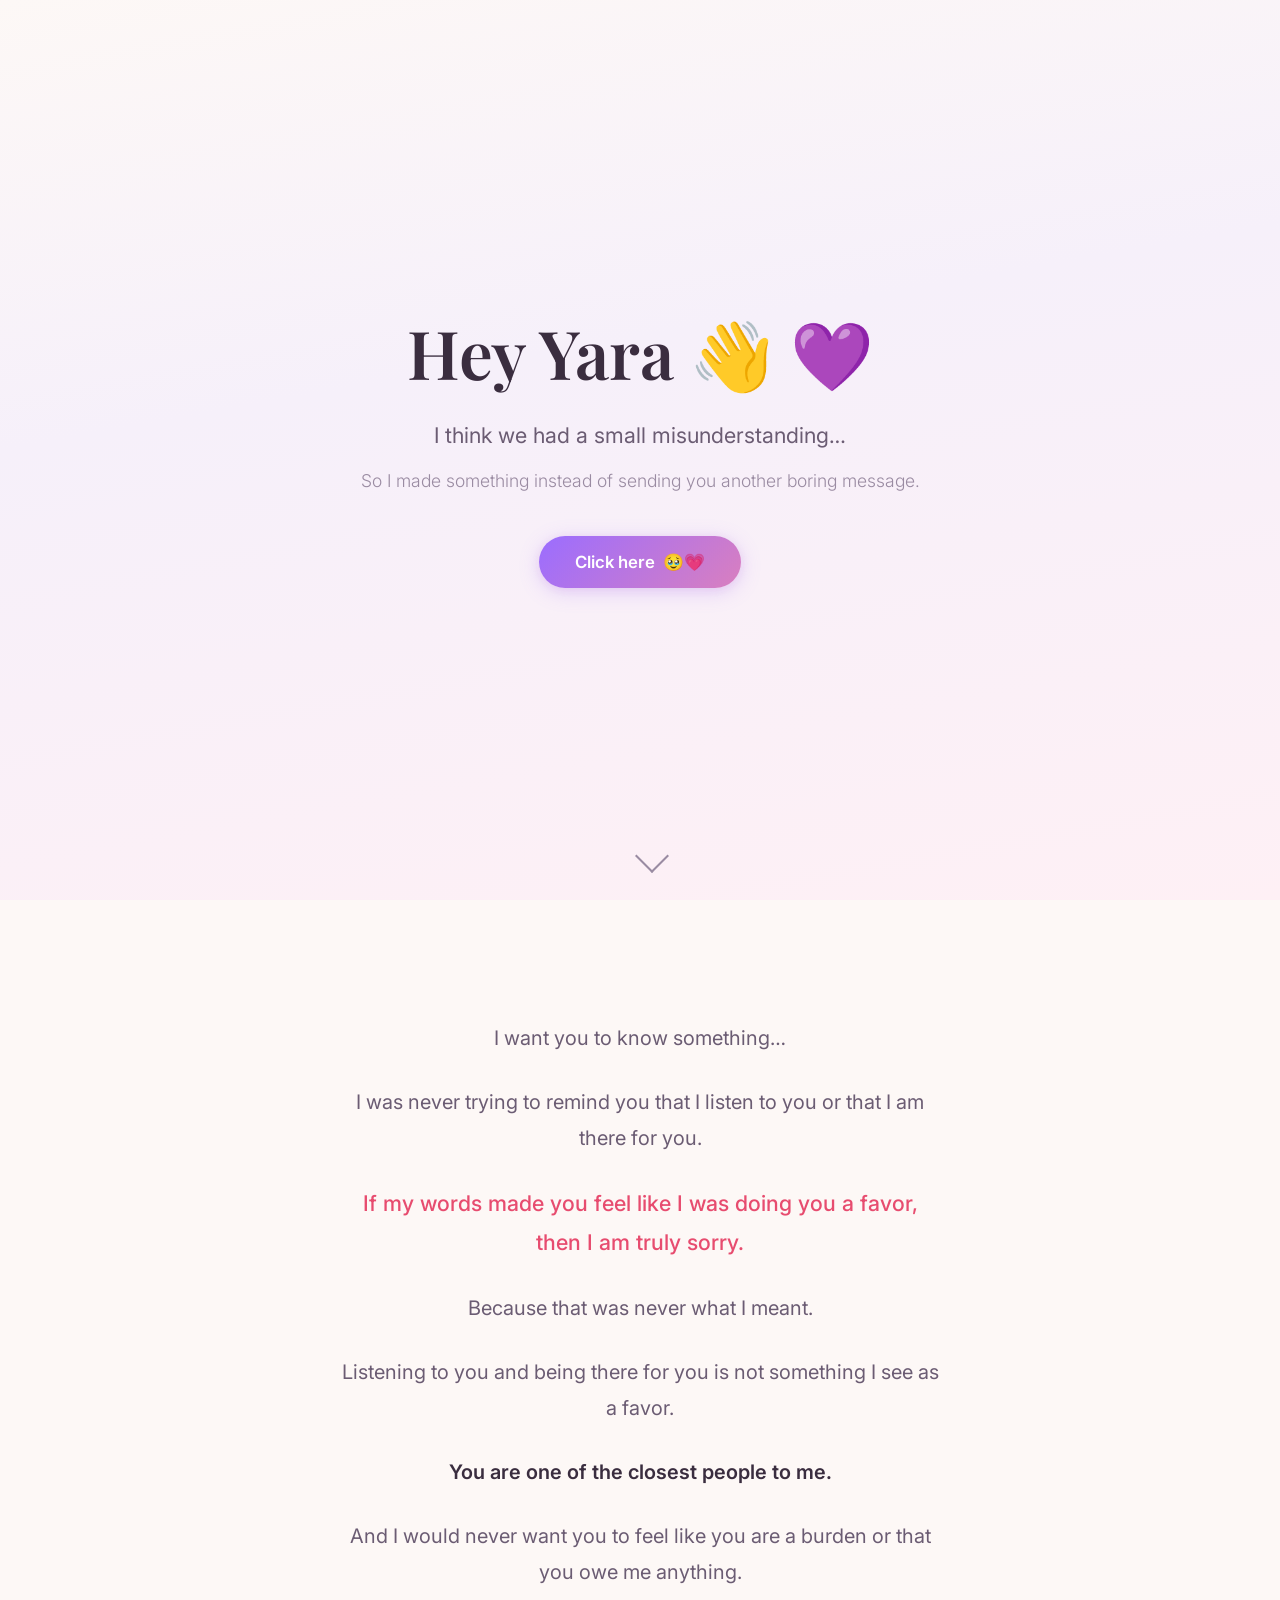
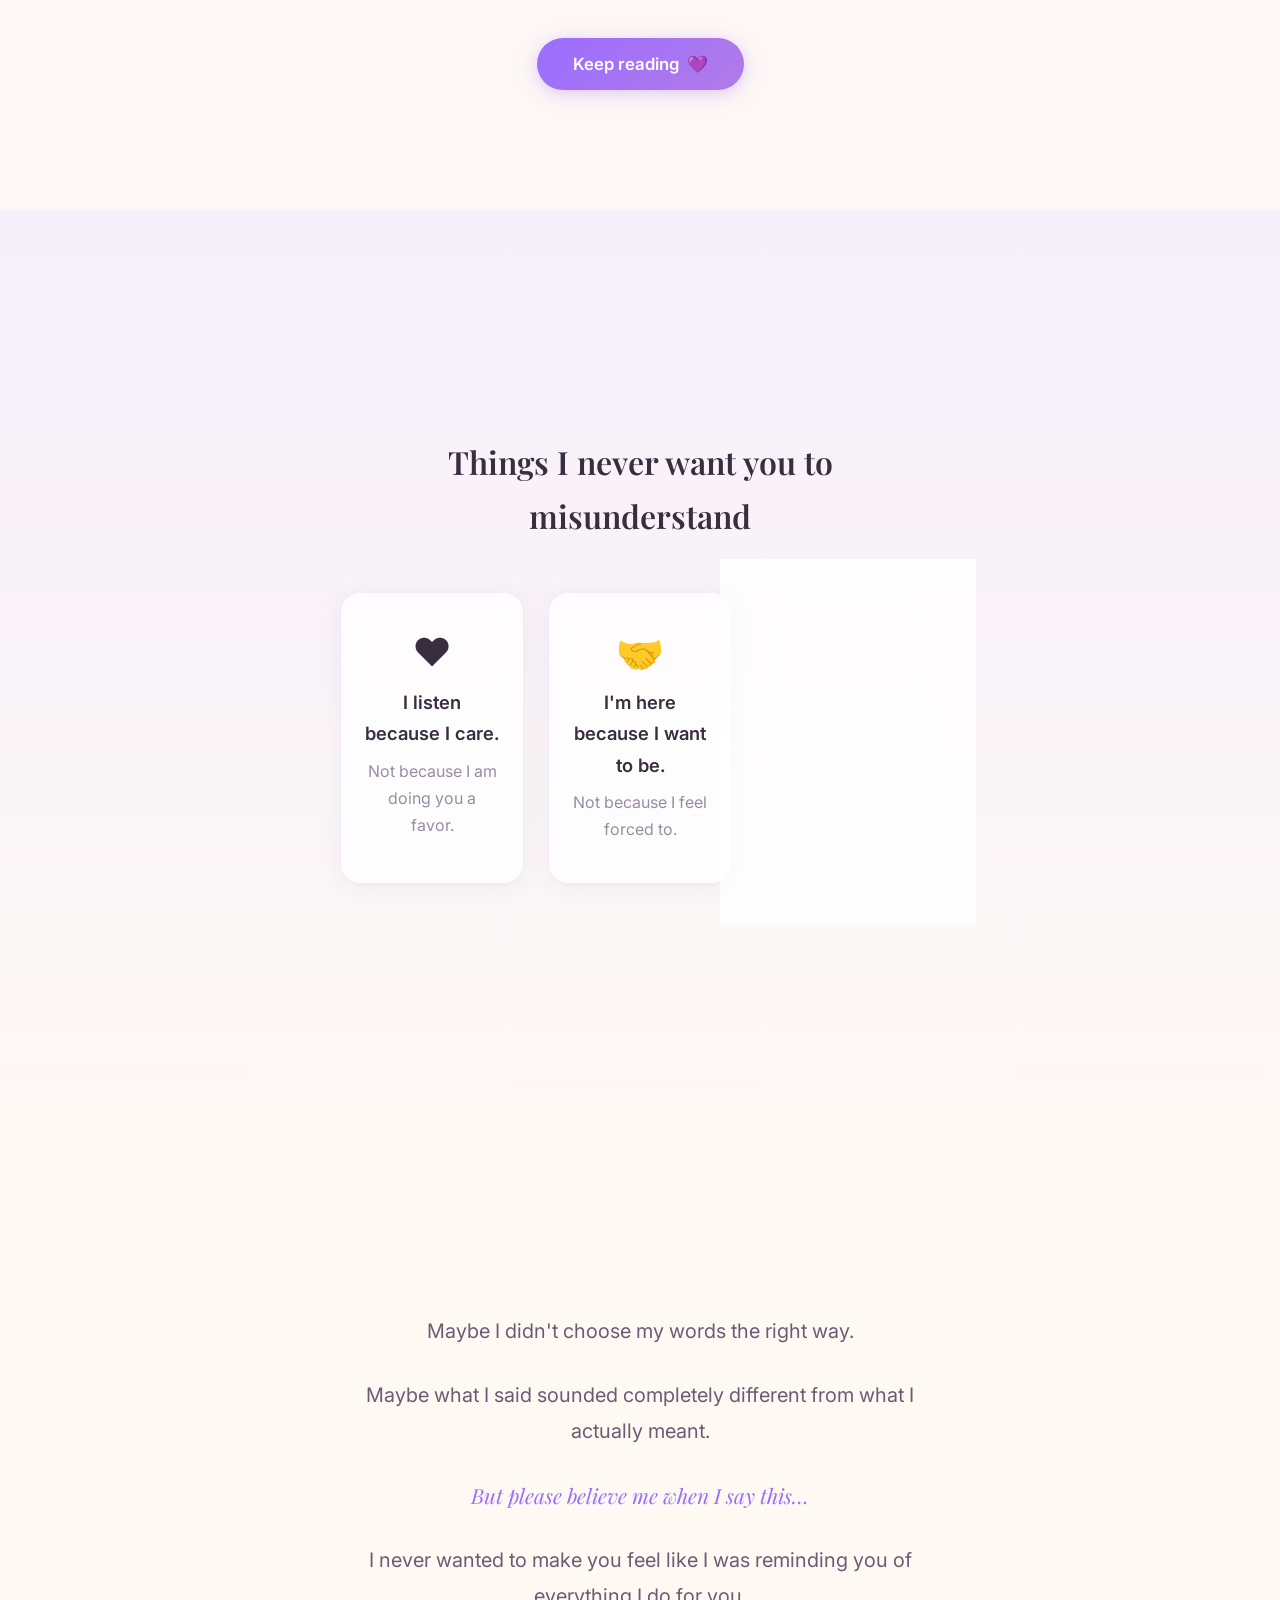
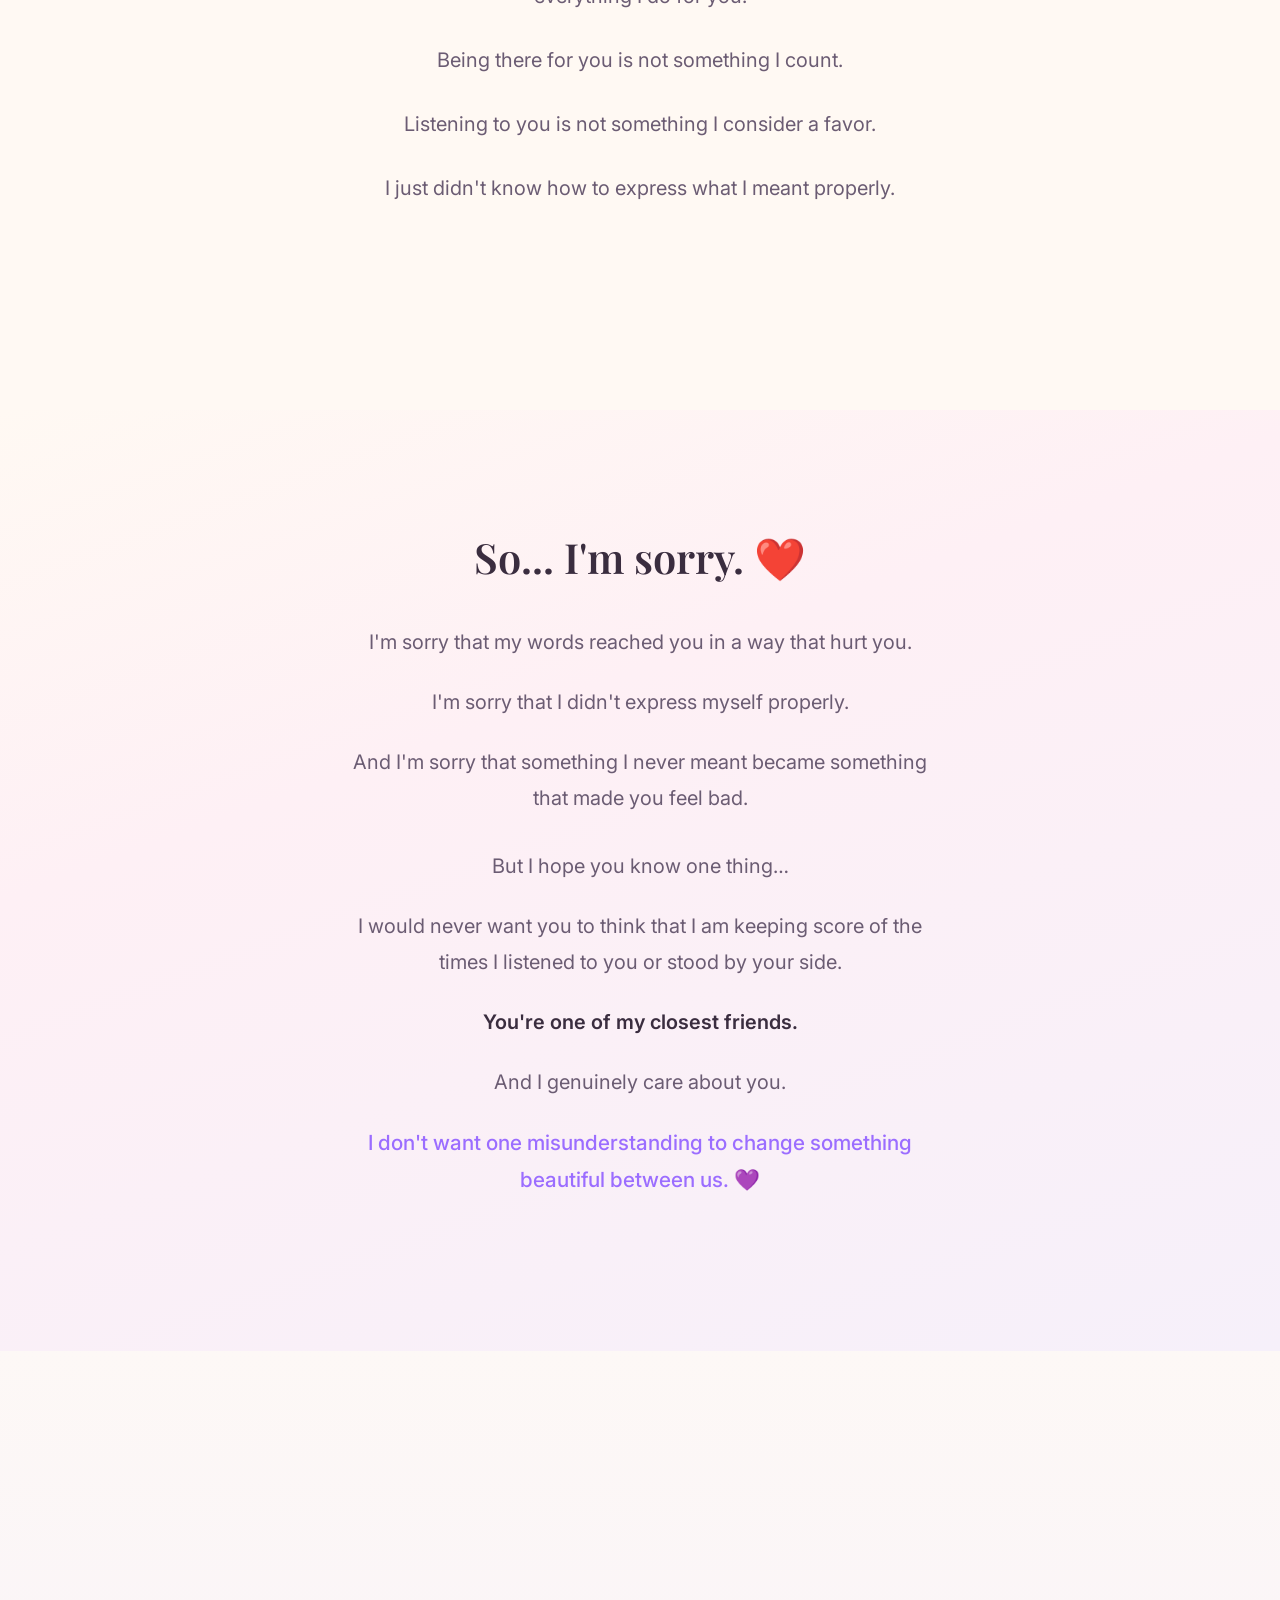
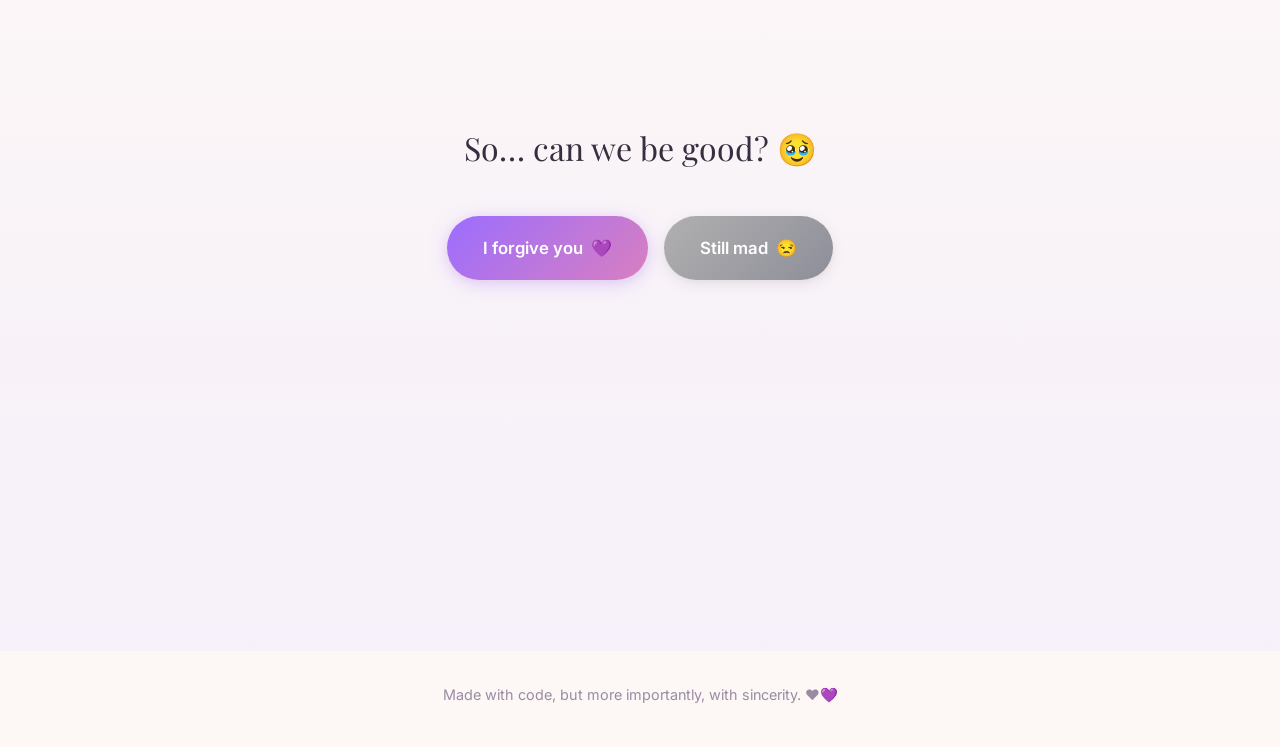
==== apology-website/index.html @ 4dec30dd "first commit" ====
<!DOCTYPE html>
<html lang="en">
<head>
  <meta charset="UTF-8">
  <meta name="viewport" content="width=device-width, initial-scale=1.0">
  <title>For Yara 💜</title>
  <meta name="description" content="A sincere apology, made with code and heart.">
  <link rel="preconnect" href="https://fonts.googleapis.com">
  <link rel="preconnect" href="https://fonts.gstatic.com" crossorigin>
  <link href="https://fonts.googleapis.com/css2?family=Inter:wght@300;400;500;600;700&family=Playfair+Display:ital,wght@0,400;0,600;1,400&display=swap" rel="stylesheet">
  <link rel="stylesheet" href="style.css">
</head>
<body>

  <!-- Floating hearts background layer -->
  <div class="floating-hearts" id="floatingHearts" aria-hidden="true"></div>

  <!-- ===================== SECTION 1 — LANDING ===================== -->
  <section class="section landing" id="landing">
    <div class="landing-content">
      <div class="greeting fade-in-up">
        <h1>Hey Yara <span class="wave">&#x1F44B;</span> <span class="heart-accent">&#x1F49C;</span></h1>
      </div>
      <p class="subtitle fade-in-up delay-1">
        I think we had a small misunderstanding&hellip;
      </p>
      <p class="subtitle-small fade-in-up delay-2">
        So I made something instead of sending you another boring message.
      </p>
      <button class="cta-button fade-in-up delay-3" id="startButton" aria-label="Scroll to apology section">
        Click here <span>&#x1F979;&#x1F497;</span>
      </button>
    </div>
    <div class="scroll-indicator fade-in-up delay-4" aria-hidden="true">
      <div class="scroll-arrow"></div>
    </div>
  </section>

  <!-- ===================== SECTION 2 — THE APOLOGY ===================== -->
  <section class="section apology" id="apology">
    <div class="container">
      <div class="apology-lines">
        <p class="apology-line scroll-reveal">I want you to know something&hellip;</p>
        <p class="apology-line scroll-reveal">
          I was never trying to remind you that I listen to you or that I am there for you.
        </p>
        <p class="apology-line scroll-reveal highlight-text">
          If my words made you feel like I was doing you a favor, then I am truly sorry.
        </p>
        <p class="apology-line scroll-reveal">Because that was never what I meant.</p>
        <p class="apology-line scroll-reveal">
          Listening to you and being there for you is not something I see as a favor.
        </p>
        <p class="apology-line scroll-reveal emphasis">You are one of the closest people to me.</p>
        <p class="apology-line scroll-reveal">
          And I would never want you to feel like you are a burden or that you owe me anything.
        </p>
      </div>
      <button class="cta-button secondary scroll-reveal" id="keepReadingButton" aria-label="Keep reading">
        Keep reading <span>&#x1F49C;</span>
      </button>
    </div>
  </section>

  <!-- ===================== SECTION 3 — THINGS I NEVER WANT YOU TO MISUNDERSTAND ===================== -->
  <section class="section cards-section" id="cards">
    <div class="container">
      <h2 class="section-title scroll-reveal">Things I never want you to misunderstand</h2>
      <div class="cards-grid">
        <!-- Card 1 -->
        <div class="card scroll-reveal-card">
          <div class="card-icon">&#x2764;&#xFE0F;</div>
          <h3 class="card-title">I listen because I care.</h3>
          <p class="card-text">Not because I am doing you a favor.</p>
        </div>
        <!-- Card 2 -->
        <div class="card scroll-reveal-card">
          <div class="card-icon">&#x1F91D;</div>
          <h3 class="card-title">I'm here because I want to be.</h3>
          <p class="card-text">Not because I feel forced to.</p>
        </div>
        <!-- Card 3 -->
        <div class="card scroll-reveal-card">
          <div class="card-icon">&#x1FAC2;</div>
          <h3 class="card-title">You are not a burden.</h3>
          <p class="card-text">Not even for a second.</p>
        </div>
      </div>
    </div>
  </section>

  <!-- ===================== SECTION 4 — PERSONAL MESSAGE ===================== -->
  <section class="section personal-message" id="personal">
    <div class="container">
      <div class="message-lines">
        <p class="message-line scroll-reveal">Maybe I didn't choose my words the right way.</p>
        <p class="message-line scroll-reveal">
          Maybe what I said sounded completely different from what I actually meant.
        </p>
        <p class="message-line scroll-reveal gentle-emphasis">
          But please believe me when I say this&hellip;
        </p>
        <p class="message-line scroll-reveal">
          I never wanted to make you feel like I was reminding you of everything I do for you.
        </p>
        <p class="message-line scroll-reveal">Being there for you is not something I count.</p>
        <p class="message-line scroll-reveal">Listening to you is not something I consider a favor.</p>
        <p class="message-line scroll-reveal">
          I just didn't know how to express what I meant properly.
        </p>
      </div>
    </div>
  </section>

  <!-- ===================== SECTION 5 — FINAL APOLOGY ===================== -->
  <section class="section final-apology" id="final">
    <div class="container">
      <div class="final-content">
        <h2 class="final-title scroll-reveal">So... I'm sorry. <span>&#x2764;&#xFE0F;</span></h2>
        <div class="final-lines">
          <p class="final-line scroll-reveal">
            I'm sorry that my words reached you in a way that hurt you.
          </p>
          <p class="final-line scroll-reveal">
            I'm sorry that I didn't express myself properly.
          </p>
          <p class="final-line scroll-reveal">
            And I'm sorry that something I never meant became something that made you feel bad.
          </p>
        </div>
        <div class="final-bridge">
          <p class="final-line scroll-reveal gentle-emphasis">But I hope you know one thing&hellip;</p>
          <p class="final-line scroll-reveal">
            I would never want you to think that I am keeping score of the times I listened to you
            or stood by your side.
          </p>
          <p class="final-line scroll-reveal emphasis">You're one of my closest friends.</p>
          <p class="final-line scroll-reveal">And I genuinely care about you.</p>
          <p class="final-line scroll-reveal final-statement">
            I don't want one misunderstanding to change something beautiful between us.
            <span>&#x1F49C;</span>
          </p>
        </div>
      </div>
    </div>
  </section>

  <!-- ===================== SECTION 6 — INTERACTIVE ENDING ===================== -->
  <section class="section interactive-ending" id="interactive">
    <div class="container">
      <div class="ending-content">
        <p class="ending-prompt scroll-reveal">So&hellip; can we be good? <span>&#x1F979;</span></p>
        <div class="buttons-wrapper" id="buttonsWrapper">
          <button class="cta-button forgive-button scroll-reveal" id="forgiveButton" aria-label="I forgive you">
            I forgive you <span>&#x1F49C;</span>
          </button>
          <button class="cta-button mad-button scroll-reveal" id="madButton" aria-label="Still mad">
            Still mad <span>&#x1F612;</span>
          </button>
        </div>
        <!-- Hidden thank-you message -->
        <div class="thank-you-message hidden" id="thankYouMessage">
          <div class="thank-you-inner">
            <p class="thank-you-title">Thank you <span>&#x1F979;&#x2764;&#xFE0F;</span></p>
            <p class="thank-you-subtitle">Now please stop being mad at me.</p>
            <div class="confetti-container" id="confettiContainer" aria-hidden="true"></div>
          </div>
        </div>
        <!-- Hidden "still mad" fallback -->
        <div class="still-mad-message hidden" id="stillMadMessage">
          <p>Okay okay... I get it <span>&#x1F62D;</span></p>
          <p>But I'm still sorry <span>&#x2764;&#xFE0F;</span></p>
        </div>
      </div>
    </div>
  </section>

  <!-- ===================== FOOTER ===================== -->
  <footer class="site-footer">
    <p>Made with code, but more importantly, with sincerity. <span>&#x2764;&#xFE0F;&#x1F49C;</span></p>
  </footer>

  <script src="script.js"></script>
</body>
</html>
---- apology-website/style.css ----
/* ============================================================
   APOLOGY WEBSITE FOR YARA — style.css
   Modern, elegant, warm design with soft pastels and
   red/purple heart accents.
   ============================================================ */

/* ---------- CSS Custom Properties ---------- */
:root {
  /* Palette */
  --color-bg:          #fdf8f6;
  --color-bg-warm:     #fef5f0;
  --color-bg-lavender: #f6f0fa;
  --color-bg-pink:     #fef0f5;
  --color-bg-cream:    #fff9f3;
  --color-text:        #3a2d3f;
  --color-text-light:  #6b5c73;
  --color-text-muted:  #9a8ba2;
  --color-heart-red:   #e74c6f;
  --color-heart-purple:#9b6dff;
  --color-heart-pink:  #d97fbf;
  --color-accent:      #c084fc;
  --color-accent-soft: #ddd0f5;
  --color-white:       #ffffff;
  --color-card-bg:     rgba(255, 255, 255, 0.75);
  --color-card-border: rgba(155, 109, 255, 0.12);
  --color-shadow:      rgba(58, 45, 63, 0.06);

  /* Typography */
  --font-body:    'Inter', -apple-system, BlinkMacSystemFont, 'Segoe UI', sans-serif;
  --font-display: 'Playfair Display', Georgia, serif;

  /* Spacing */
  --section-padding: clamp(60px, 10vw, 120px) clamp(20px, 5vw, 40px);
}

/* ---------- Reset & Base ---------- */
*,
*::before,
*::after {
  margin: 0;
  padding: 0;
  box-sizing: border-box;
}

html {
  scroll-behavior: smooth;
  -webkit-text-size-adjust: 100%;
  font-size: 16px;
}

body {
  font-family: var(--font-body);
  color: var(--color-text);
  background: var(--color-bg);
  line-height: 1.7;
  overflow-x: hidden;
  -webkit-font-smoothing: antialiased;
  -moz-osx-font-smoothing: grayscale;
}

/* ---------- Utility ---------- */
.hidden {
  display: none !important;
}

.container {
  max-width: 680px;
  margin: 0 auto;
  padding: 0 clamp(20px, 5vw, 40px);
}

/* ---------- Floating Hearts Background ---------- */
.floating-hearts {
  position: fixed;
  inset: 0;
  pointer-events: none;
  z-index: 0;
  overflow: hidden;
}

.floating-heart {
  position: absolute;
  bottom: -60px;
  font-size: 18px;
  opacity: 0;
  animation: floatUp linear infinite;
  will-change: transform, opacity;
}

@keyframes floatUp {
  0% {
    transform: translateY(0) rotate(0deg) scale(1);
    opacity: 0;
  }
  10% {
    opacity: 0.45;
  }
  85% {
    opacity: 0.3;
  }
  100% {
    transform: translateY(-110vh) rotate(360deg) scale(0.6);
    opacity: 0;
  }
}

/* ---------- Sections ---------- */
.section {
  position: relative;
  z-index: 1;
  min-height: 100vh;
  display: flex;
  align-items: center;
  justify-content: center;
  padding: var(--section-padding);
}

/* ============================================================
   SECTION 1 — LANDING
   ============================================================ */
.landing {
  background: linear-gradient(
    170deg,
    var(--color-bg) 0%,
    var(--color-bg-lavender) 40%,
    var(--color-bg-pink) 100%
  );
  text-align: center;
  flex-direction: column;
}

.landing-content {
  max-width: 600px;
}

.greeting h1 {
  font-family: var(--font-display);
  font-size: clamp(2.4rem, 7vw, 4rem);
  font-weight: 600;
  color: var(--color-text);
  margin-bottom: 24px;
  line-height: 1.2;
}

.wave {
  display: inline-block;
  animation: wave 2.4s ease-in-out infinite;
  transform-origin: 70% 70%;
}

@keyframes wave {
  0%, 60%, 100% { transform: rotate(0deg); }
  10%, 30% { transform: rotate(14deg); }
  20% { transform: rotate(-8deg); }
  40% { transform: rotate(-4deg); }
}

.heart-accent {
  display: inline-block;
  animation: pulse 1.8s ease-in-out infinite;
}

@keyframes pulse {
  0%, 100% { transform: scale(1); }
  50% { transform: scale(1.15); }
}

.subtitle {
  font-size: clamp(1.1rem, 3vw, 1.35rem);
  color: var(--color-text-light);
  margin-bottom: 12px;
  font-weight: 400;
}

.subtitle-small {
  font-size: clamp(0.95rem, 2.5vw, 1.1rem);
  color: var(--color-text-muted);
  margin-bottom: 40px;
  font-weight: 300;
}

/* CTA Button */
.cta-button {
  display: inline-flex;
  align-items: center;
  gap: 8px;
  padding: 16px 36px;
  border: none;
  border-radius: 50px;
  background: linear-gradient(135deg, var(--color-heart-purple), var(--color-heart-pink));
  color: var(--color-white);
  font-family: var(--font-body);
  font-size: 1.05rem;
  font-weight: 600;
  cursor: pointer;
  box-shadow:
    0 4px 20px rgba(155, 109, 255, 0.25),
    0 2px 8px rgba(217, 127, 191, 0.15);
  transition: transform 0.3s ease, box-shadow 0.3s ease;
  position: relative;
  overflow: hidden;
}

.cta-button::before {
  content: '';
  position: absolute;
  inset: 0;
  background: linear-gradient(135deg, rgba(255,255,255,0.2), transparent);
  opacity: 0;
  transition: opacity 0.3s ease;
}

.cta-button:hover,
.cta-button:focus-visible {
  transform: translateY(-2px) scale(1.03);
  box-shadow:
    0 8px 30px rgba(155, 109, 255, 0.35),
    0 4px 12px rgba(217, 127, 191, 0.2);
  outline: none;
}

.cta-button:hover::before,
.cta-button:focus-visible::before {
  opacity: 1;
}

.cta-button:active {
  transform: translateY(0) scale(0.98);
}

.cta-button.secondary {
  background: linear-gradient(135deg, var(--color-heart-purple), #b07be8);
  margin-top: 48px;
}

/* Scroll indicator */
.scroll-indicator {
  position: absolute;
  bottom: 32px;
  left: 50%;
  transform: translateX(-50%);
}

.scroll-arrow {
  width: 24px;
  height: 24px;
  border-right: 2px solid var(--color-text-muted);
  border-bottom: 2px solid var(--color-text-muted);
  transform: rotate(45deg);
  animation: scrollBounce 2s ease-in-out infinite;
}

@keyframes scrollBounce {
  0%, 100% { transform: rotate(45deg) translate(0, 0); opacity: 0.4; }
  50% { transform: rotate(45deg) translate(6px, 6px); opacity: 1; }
}

/* ============================================================
   SECTION 2 — THE APOLOGY
   ============================================================ */
.apology {
  background: var(--color-bg);
}

.apology .container {
  text-align: center;
}

.apology-lines {
  display: flex;
  flex-direction: column;
  gap: 28px;
}

.apology-line {
  font-size: clamp(1.05rem, 2.8vw, 1.25rem);
  color: var(--color-text-light);
  line-height: 1.8;
}

.apology-line.highlight-text {
  font-size: clamp(1.15rem, 3vw, 1.35rem);
  color: var(--color-heart-red);
  font-weight: 500;
}

.apology-line.emphasis {
  font-weight: 600;
  color: var(--color-text);
}

/* ============================================================
   SECTION 3 — CARDS
   ============================================================ */
.cards-section {
  background: linear-gradient(
    180deg,
    var(--color-bg-lavender) 0%,
    var(--color-bg) 100%
  );
  flex-direction: column;
}

.section-title {
  font-family: var(--font-display);
  font-size: clamp(1.5rem, 4vw, 2rem);
  text-align: center;
  margin-bottom: 48px;
  color: var(--color-text);
  font-weight: 600;
}

.cards-grid {
  display: grid;
  grid-template-columns: 1fr;
  gap: 24px;
  max-width: 700px;
  margin: 0 auto;
}

.card {
  background: var(--color-card-bg);
  border: 1px solid var(--color-card-border);
  border-radius: 20px;
  padding: 36px 28px;
  text-align: center;
  backdrop-filter: blur(10px);
  -webkit-backdrop-filter: blur(10px);
  box-shadow:
    0 4px 24px var(--color-shadow),
    0 1px 3px rgba(155, 109, 255, 0.04);
  transition: transform 0.4s ease, box-shadow 0.4s ease;
}

.card:hover {
  transform: translateY(-4px);
  box-shadow:
    0 12px 40px rgba(155, 109, 255, 0.12),
    0 4px 12px var(--color-shadow);
}

.card-icon {
  font-size: 2.4rem;
  margin-bottom: 16px;
  line-height: 1;
}

.card-title {
  font-size: 1.15rem;
  font-weight: 600;
  color: var(--color-text);
  margin-bottom: 8px;
}

.card-text {
  font-size: 1rem;
  color: var(--color-text-muted);
  font-weight: 400;
}

/* ============================================================
   SECTION 4 — PERSONAL MESSAGE
   ============================================================ */
.personal-message {
  background: var(--color-bg-cream);
}

.personal-message .container {
  text-align: center;
}

.message-lines {
  display: flex;
  flex-direction: column;
  gap: 28px;
}

.message-line {
  font-size: clamp(1.05rem, 2.8vw, 1.2rem);
  color: var(--color-text-light);
  line-height: 1.8;
}

.message-line.gentle-emphasis {
  font-style: italic;
  font-family: var(--font-display);
  font-size: clamp(1.15rem, 3vw, 1.3rem);
  color: var(--color-heart-purple);
}

/* ============================================================
   SECTION 5 — FINAL APOLOGY
   ============================================================ */
.final-apology {
  background: linear-gradient(
    160deg,
    var(--color-bg-cream) 0%,
    var(--color-bg-pink) 35%,
    var(--color-bg-lavender) 100%
  );
  flex-direction: column;
}

.final-content {
  text-align: center;
  max-width: 620px;
}

.final-title {
  font-family: var(--font-display);
  font-size: clamp(1.8rem, 5vw, 2.6rem);
  color: var(--color-text);
  margin-bottom: 40px;
  font-weight: 600;
  line-height: 1.3;
}

.final-lines,
.final-bridge {
  display: flex;
  flex-direction: column;
  gap: 24px;
  margin-bottom: 32px;
}

.final-line {
  font-size: clamp(1.05rem, 2.8vw, 1.2rem);
  color: var(--color-text-light);
  line-height: 1.8;
}

.final-line.emphasis {
  font-weight: 600;
  color: var(--color-text);
}

.final-line.final-statement {
  font-size: clamp(1.1rem, 3vw, 1.3rem);
  color: var(--color-heart-purple);
  font-weight: 500;
}

/* ============================================================
   SECTION 6 — INTERACTIVE ENDING
   ============================================================ */
.interactive-ending {
  background: linear-gradient(
    180deg,
    var(--color-bg) 0%,
    var(--color-bg-lavender) 100%
  );
  flex-direction: column;
}

.ending-content {
  text-align: center;
}

.ending-prompt {
  font-family: var(--font-display);
  font-size: clamp(1.4rem, 4vw, 2rem);
  color: var(--color-text);
  margin-bottom: 40px;
}

.buttons-wrapper {
  display: flex;
  flex-wrap: wrap;
  gap: 16px;
  justify-content: center;
  position: relative;
  min-height: 64px;
}

.mad-button {
  background: linear-gradient(135deg, #b0b0b0, #8e8e9a);
  box-shadow:
    0 4px 16px rgba(0, 0, 0, 0.08),
    0 2px 6px rgba(0, 0, 0, 0.04);
  position: relative;
  transition: transform 0.35s cubic-bezier(0.34, 1.56, 0.64, 1),
              box-shadow 0.3s ease,
              left 0.4s cubic-bezier(0.34, 1.56, 0.64, 1),
              top 0.4s cubic-bezier(0.34, 1.56, 0.64, 1);
  will-change: transform, left, top;
  touch-action: manipulation;
  -webkit-tap-highlight-color: transparent;
}

/* Thank you message */
.thank-you-message {
  margin-top: 40px;
  animation: fadeInUp 0.7s ease forwards;
}

.thank-you-inner {
  position: relative;
  display: inline-block;
}

.thank-you-title {
  font-family: var(--font-display);
  font-size: clamp(1.8rem, 5vw, 2.8rem);
  color: var(--color-heart-red);
  font-weight: 600;
  margin-bottom: 12px;
}

.thank-you-subtitle {
  font-size: clamp(1rem, 2.8vw, 1.2rem);
  color: var(--color-text-light);
}

/* Confetti */
.confetti-container {
  position: fixed;
  inset: 0;
  pointer-events: none;
  z-index: 1000;
  overflow: hidden;
}

.confetti-piece {
  position: absolute;
  top: -20px;
  width: 10px;
  height: 10px;
  border-radius: 2px;
  opacity: 0;
  animation: confettiFall linear forwards;
  will-change: transform, opacity;
}

@keyframes confettiFall {
  0% {
    transform: translateY(0) rotate(0deg) scale(1);
    opacity: 1;
  }
  80% {
    opacity: 0.8;
  }
  100% {
    transform: translateY(100vh) rotate(720deg) scale(0.3);
    opacity: 0;
  }
}

/* Still mad message */
.still-mad-message {
  margin-top: 36px;
  animation: fadeInUp 0.6s ease forwards;
}

.still-mad-message p {
  font-size: clamp(1.1rem, 3vw, 1.3rem);
  color: var(--color-text-light);
  margin-bottom: 8px;
  line-height: 1.8;
}

/* ============================================================
   FOOTER
   ============================================================ */
.site-footer {
  position: relative;
  z-index: 1;
  text-align: center;
  padding: 32px 20px 40px;
  background: var(--color-bg);
}

.site-footer p {
  font-size: 0.9rem;
  color: var(--color-text-muted);
  font-weight: 400;
}

/* ============================================================
   SCROLL REVEAL ANIMATIONS
   ============================================================ */
.scroll-reveal,
.scroll-reveal-card {
  opacity: 0;
  transform: translateY(30px);
  transition: opacity 0.7s ease, transform 0.7s ease;
}

.scroll-reveal.revealed,
.scroll-reveal-card.revealed {
  opacity: 1;
  transform: translateY(0);
}

.scroll-reveal-card:nth-child(2) {
  transition-delay: 0.15s;
}

.scroll-reveal-card:nth-child(3) {
  transition-delay: 0.3s;
}

/* Fade-in-up for landing */
.fade-in-up {
  opacity: 0;
  transform: translateY(28px);
  animation: fadeInUp 0.8s ease forwards;
}

.delay-1 { animation-delay: 0.3s; }
.delay-2 { animation-delay: 0.55s; }
.delay-3 { animation-delay: 0.8s; }
.delay-4 { animation-delay: 1.1s; }

@keyframes fadeInUp {
  to {
    opacity: 1;
    transform: translateY(0);
  }
}

/* ============================================================
   RESPONSIVE — TABLETS & UP
   ============================================================ */
@media (min-width: 600px) {
  .cards-grid {
    grid-template-columns: repeat(3, 1fr);
  }

  .card {
    padding: 40px 24px;
  }
}

/* ============================================================
   RESPONSIVE — LARGE SCREENS
   ============================================================ */
@media (min-width: 1024px) {
  .greeting h1 {
    font-size: 4.2rem;
  }

  .apology-line,
  .message-line,
  .final-line {
    font-size: 1.25rem;
  }
}

/* ============================================================
   ACCESSIBILITY — Reduced Motion
   ============================================================ */
@media (prefers-reduced-motion: reduce) {
  *,
  *::before,
  *::after {
    animation-duration: 0.01ms !important;
    animation-iteration-count: 1 !important;
    transition-duration: 0.01ms !important;
  }

  html {
    scroll-behavior: auto;
  }

  .scroll-reveal,
  .scroll-reveal-card {
    opacity: 1;
    transform: none;
  }

  .fade-in-up {
    opacity: 1;
    transform: none;
    animation: none;
  }
}

/* ============================================================
   FOCUS VISIBLE — Accessibility
   ============================================================ */
.cta-button:focus-visible {
  outline: 3px solid var(--color-heart-purple);
  outline-offset: 3px;
}
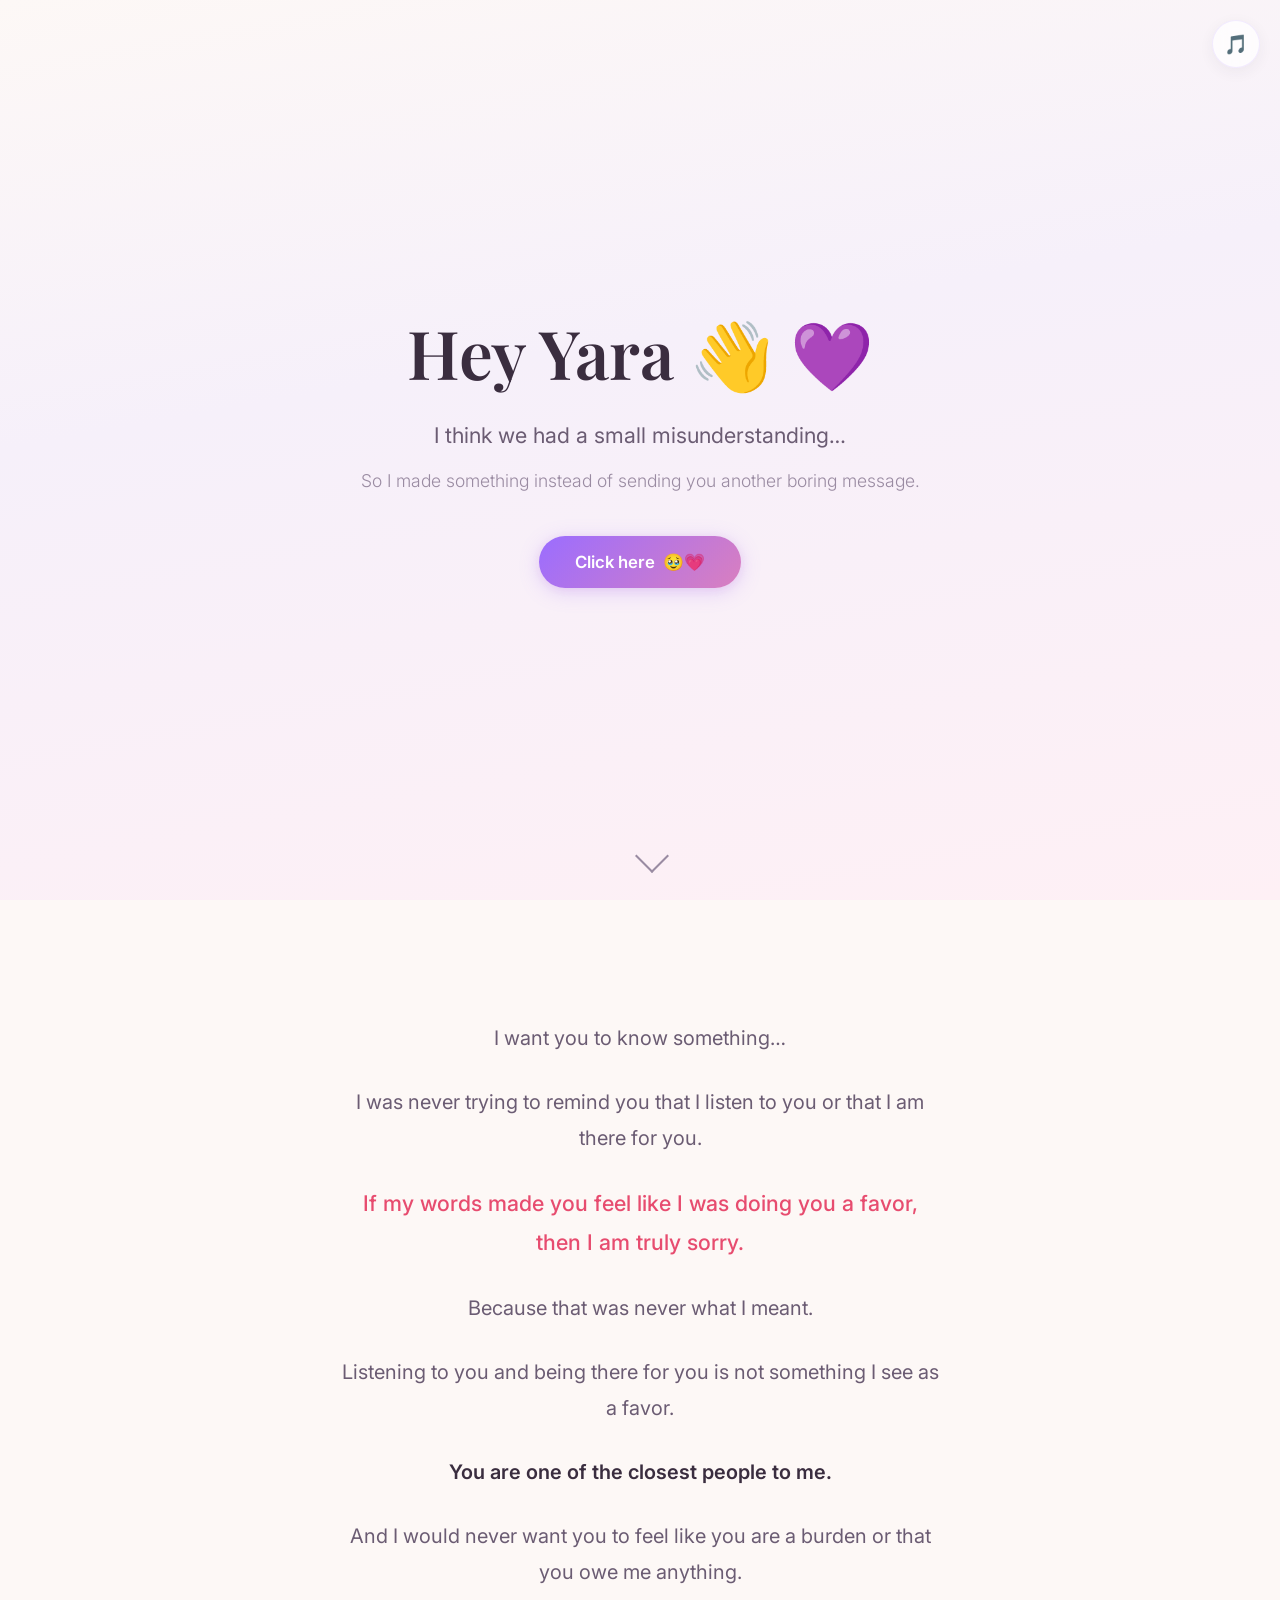
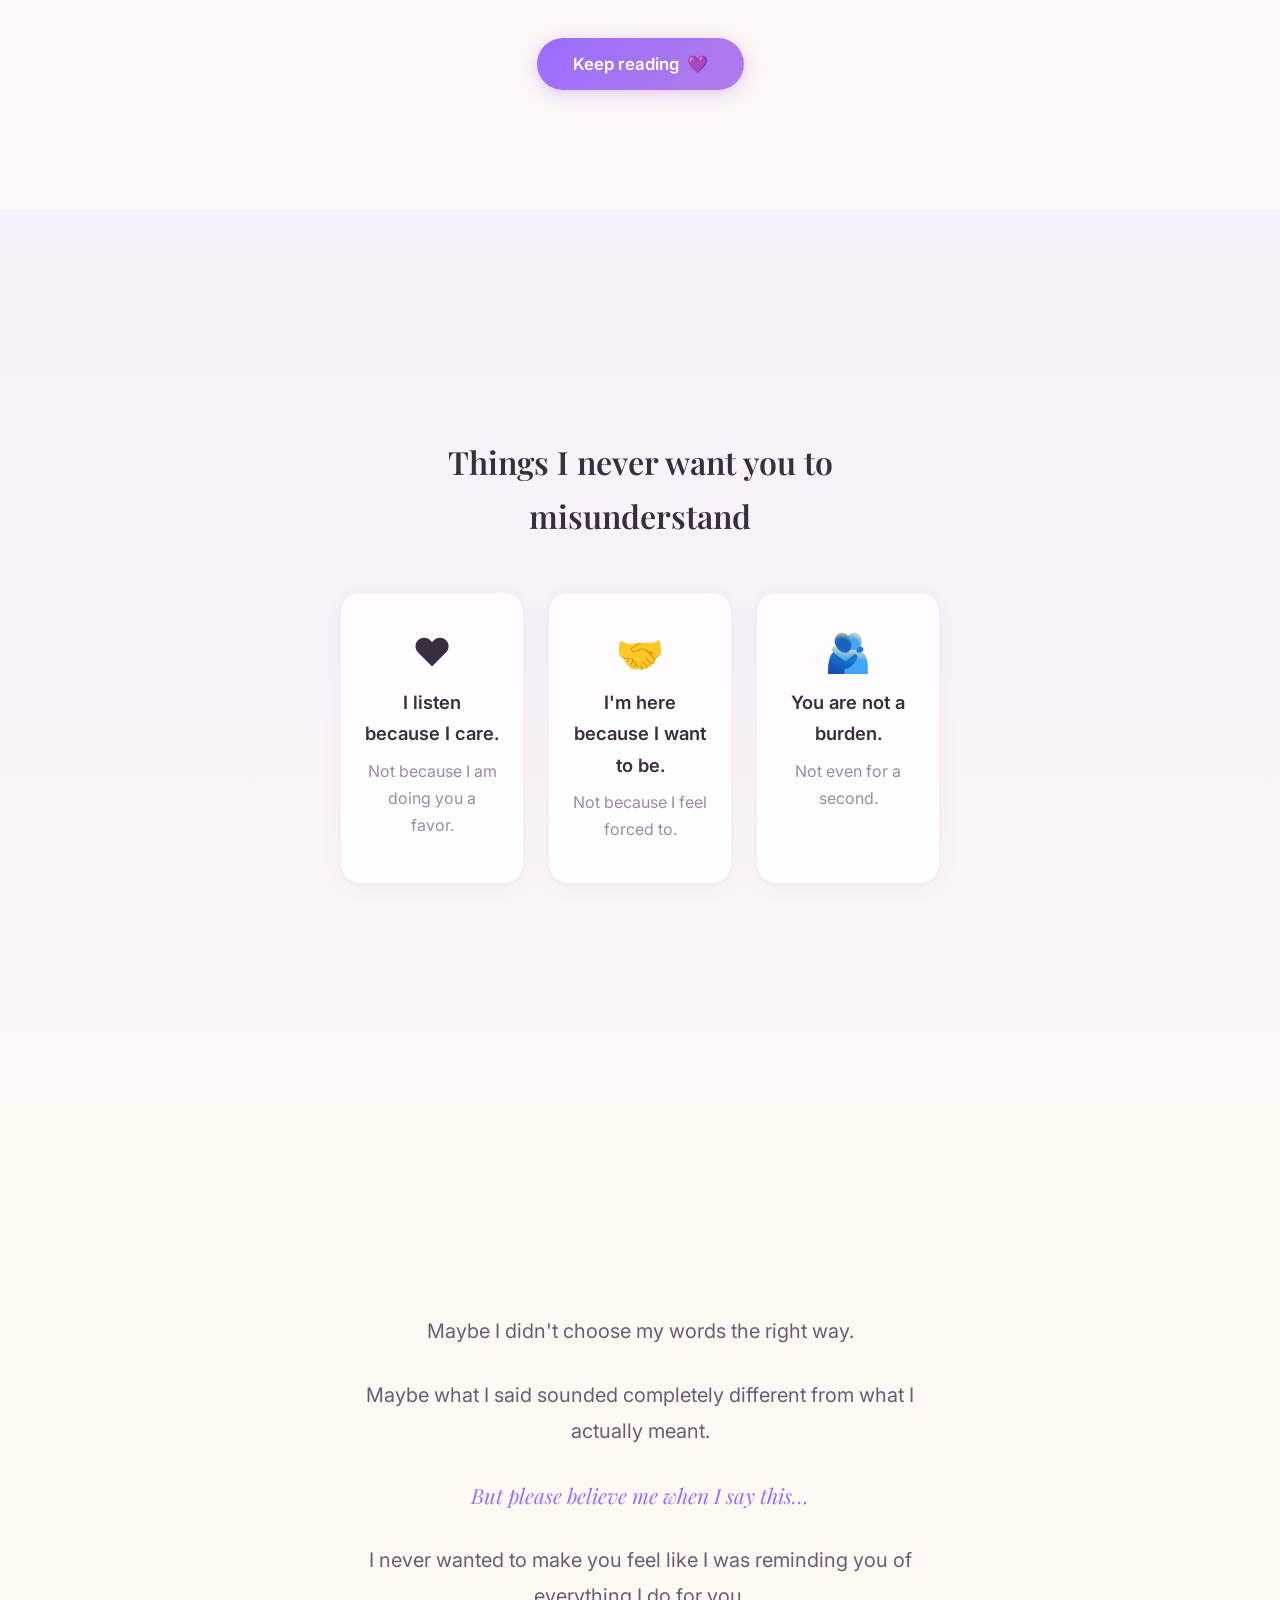
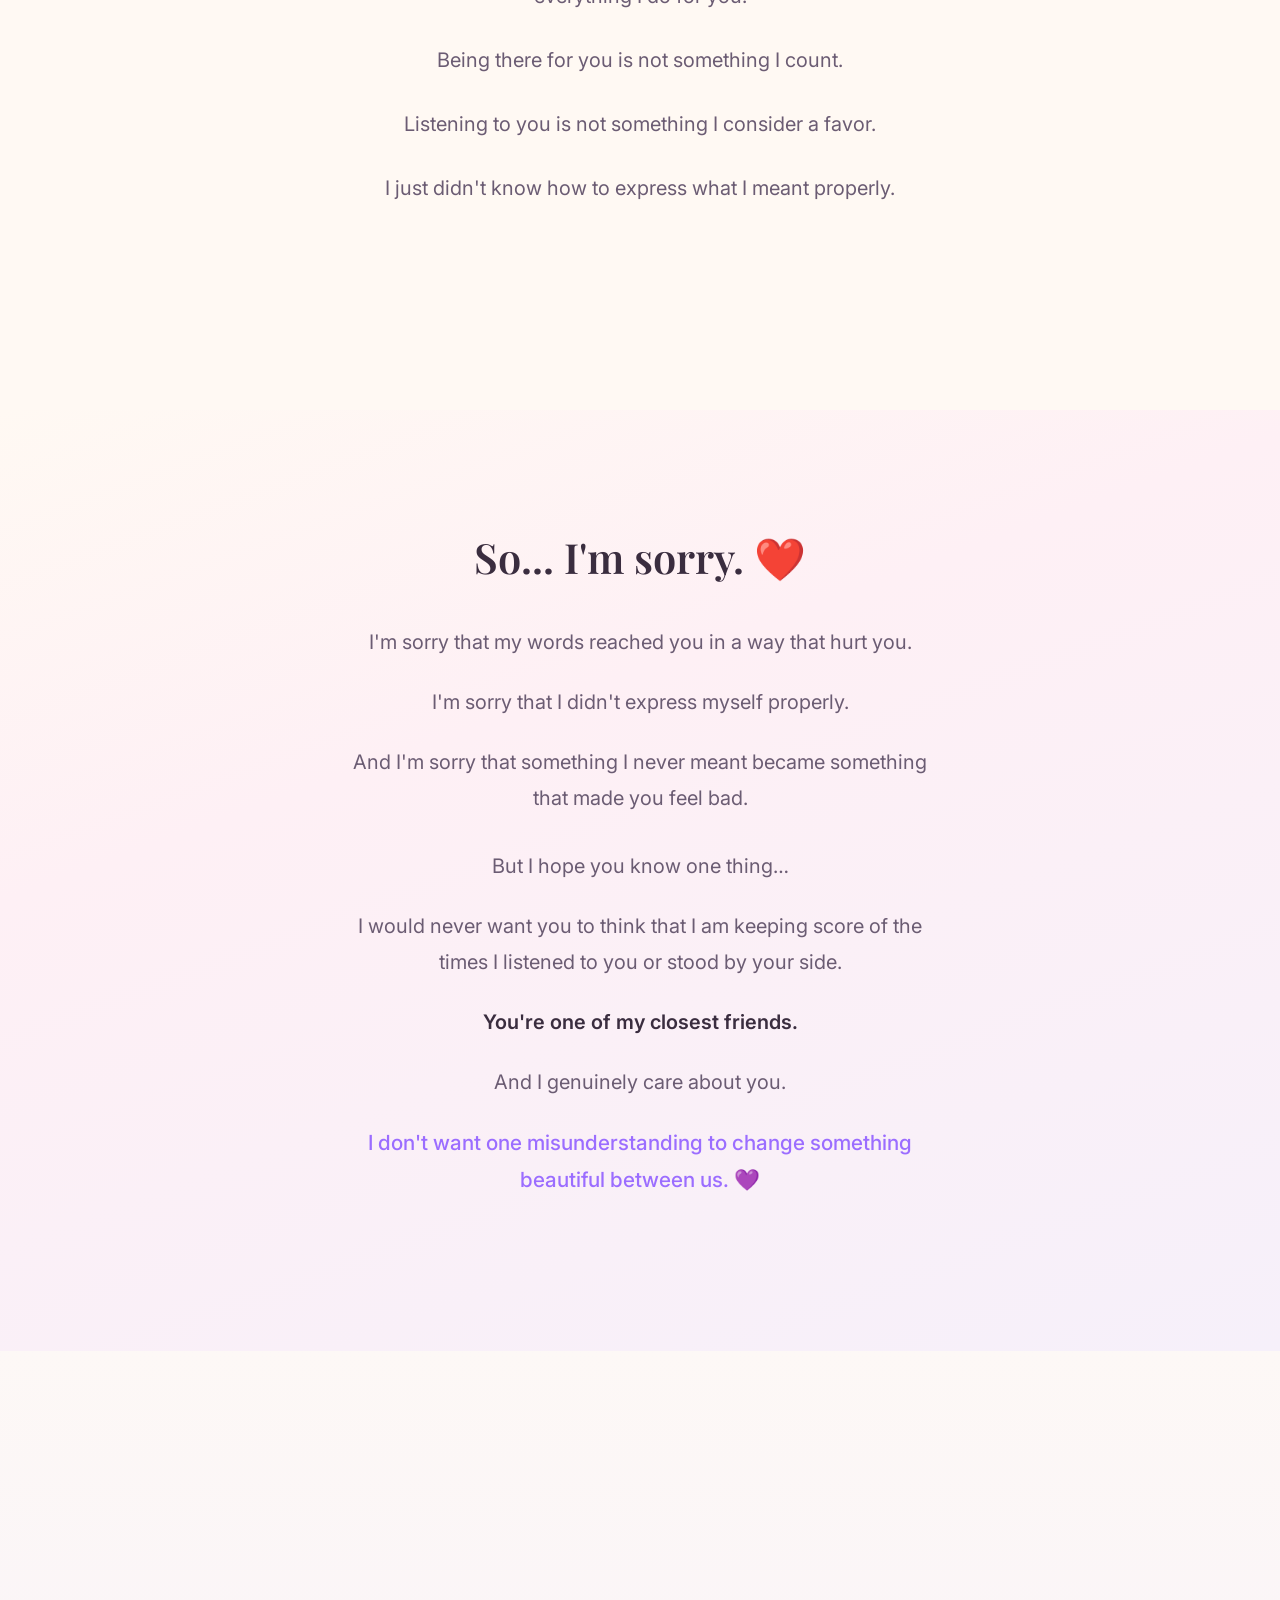
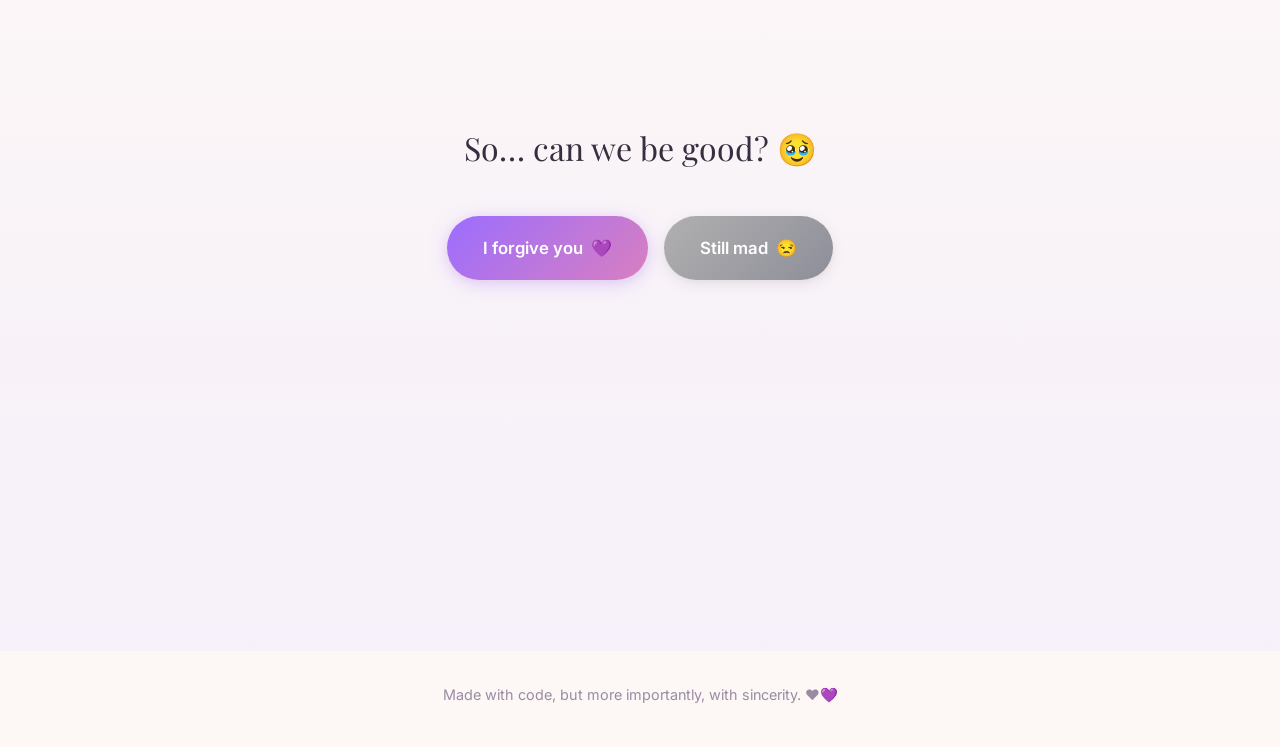
==== commit 1404e207: "Update design and animations for Yara apology website" ====
--- a/apology-website/index.html
+++ b/apology-website/index.html
@@ -12,8 +12,22 @@
 </head>
 <body>
 
-  <!-- Floating hearts background layer -->
+  <!-- Reading Progress Bar -->
+  <div class="scroll-progress-bar" id="progressBar"></div>
+
+  <!-- Background Canvas for Interactive Particles/Hearts -->
+  <canvas id="heartCanvas" class="heart-canvas" aria-hidden="true"></canvas>
+
+  <!-- Background Floating Hearts Overlay -->
   <div class="floating-hearts" id="floatingHearts" aria-hidden="true"></div>
+
+  <!-- Background Music Toggle Button -->
+  <button id="musicToggle" class="music-btn" aria-label="Toggle background music" title="Toggle Music">
+    <span class="music-icon">🎵</span>
+  </button>
+  <audio id="bgMusic" loop preload="none">
+    <source src="audio/soft-apology.mp3" type="audio/mpeg">
+  </audio>
 
   <!-- ===================== SECTION 1 — LANDING ===================== -->
   <section class="section landing" id="landing">
@@ -170,6 +184,7 @@
         <div class="still-mad-message hidden" id="stillMadMessage">
           <p>Okay okay... I get it <span>&#x1F62D;</span></p>
           <p>But I'm still sorry <span>&#x2764;&#xFE0F;</span></p>
+          <button class="cta-button secondary retry-button" id="retryButton">Let me try again 🥺</button>
         </div>
       </div>
     </div>
@@ -182,4 +197,4 @@
 
   <script src="script.js"></script>
 </body>
-</html>
+</html>
--- a/apology-website/style.css
+++ b/apology-website/style.css
@@ -69,7 +69,62 @@
   padding: 0 clamp(20px, 5vw, 40px);
 }
 
-/* ---------- Floating Hearts Background ---------- */
+/* ---------- Scroll Progress Bar ---------- */
+.scroll-progress-bar {
+  position: fixed;
+  top: 0;
+  left: 0;
+  height: 4px;
+  width: 0%;
+  background: linear-gradient(90deg, var(--color-heart-purple), var(--color-heart-pink), var(--color-heart-red));
+  z-index: 1000;
+  transition: width 0.1s linear;
+}
+
+/* ---------- Floating Music Button ---------- */
+.music-btn {
+  position: fixed;
+  top: 20px;
+  right: 20px;
+  width: 48px;
+  height: 48px;
+  border-radius: 50%;
+  background: var(--color-card-bg);
+  border: 1px solid var(--color-card-border);
+  box-shadow: 0 4px 15px var(--color-shadow);
+  backdrop-filter: blur(8px);
+  -webkit-backdrop-filter: blur(8px);
+  cursor: pointer;
+  z-index: 999;
+  display: flex;
+  align-items: center;
+  justify-content: center;
+  font-size: 1.2rem;
+  transition: transform 0.3s ease, box-shadow 0.3s ease;
+}
+
+.music-btn:hover {
+  transform: scale(1.1);
+  box-shadow: 0 6px 20px rgba(155, 109, 255, 0.2);
+}
+
+.music-btn.playing .music-icon {
+  animation: spin 3s linear infinite;
+}
+
+@keyframes spin {
+  from { transform: rotate(0deg); }
+  to { transform: rotate(360deg); }
+}
+
+/* ---------- Floating Hearts Canvas & Layer ---------- */
+.heart-canvas {
+  position: fixed;
+  inset: 0;
+  pointer-events: none;
+  z-index: 0;
+}
+
 .floating-hearts {
   position: fixed;
   inset: 0;
@@ -545,7 +600,7 @@
   }
 }
 
-/* Still mad message */
+/* Still mad message & retry button */
 .still-mad-message {
   margin-top: 36px;
   animation: fadeInUp 0.6s ease forwards;
@@ -554,8 +609,14 @@
 .still-mad-message p {
   font-size: clamp(1.1rem, 3vw, 1.3rem);
   color: var(--color-text-light);
-  margin-bottom: 8px;
+  margin-bottom: 12px;
   line-height: 1.8;
+}
+
+.retry-button {
+  margin-top: 20px;
+  font-size: 0.95rem;
+  padding: 12px 28px;
 }
 
 /* ============================================================
@@ -681,4 +742,4 @@
 .cta-button:focus-visible {
   outline: 3px solid var(--color-heart-purple);
   outline-offset: 3px;
-}
+}
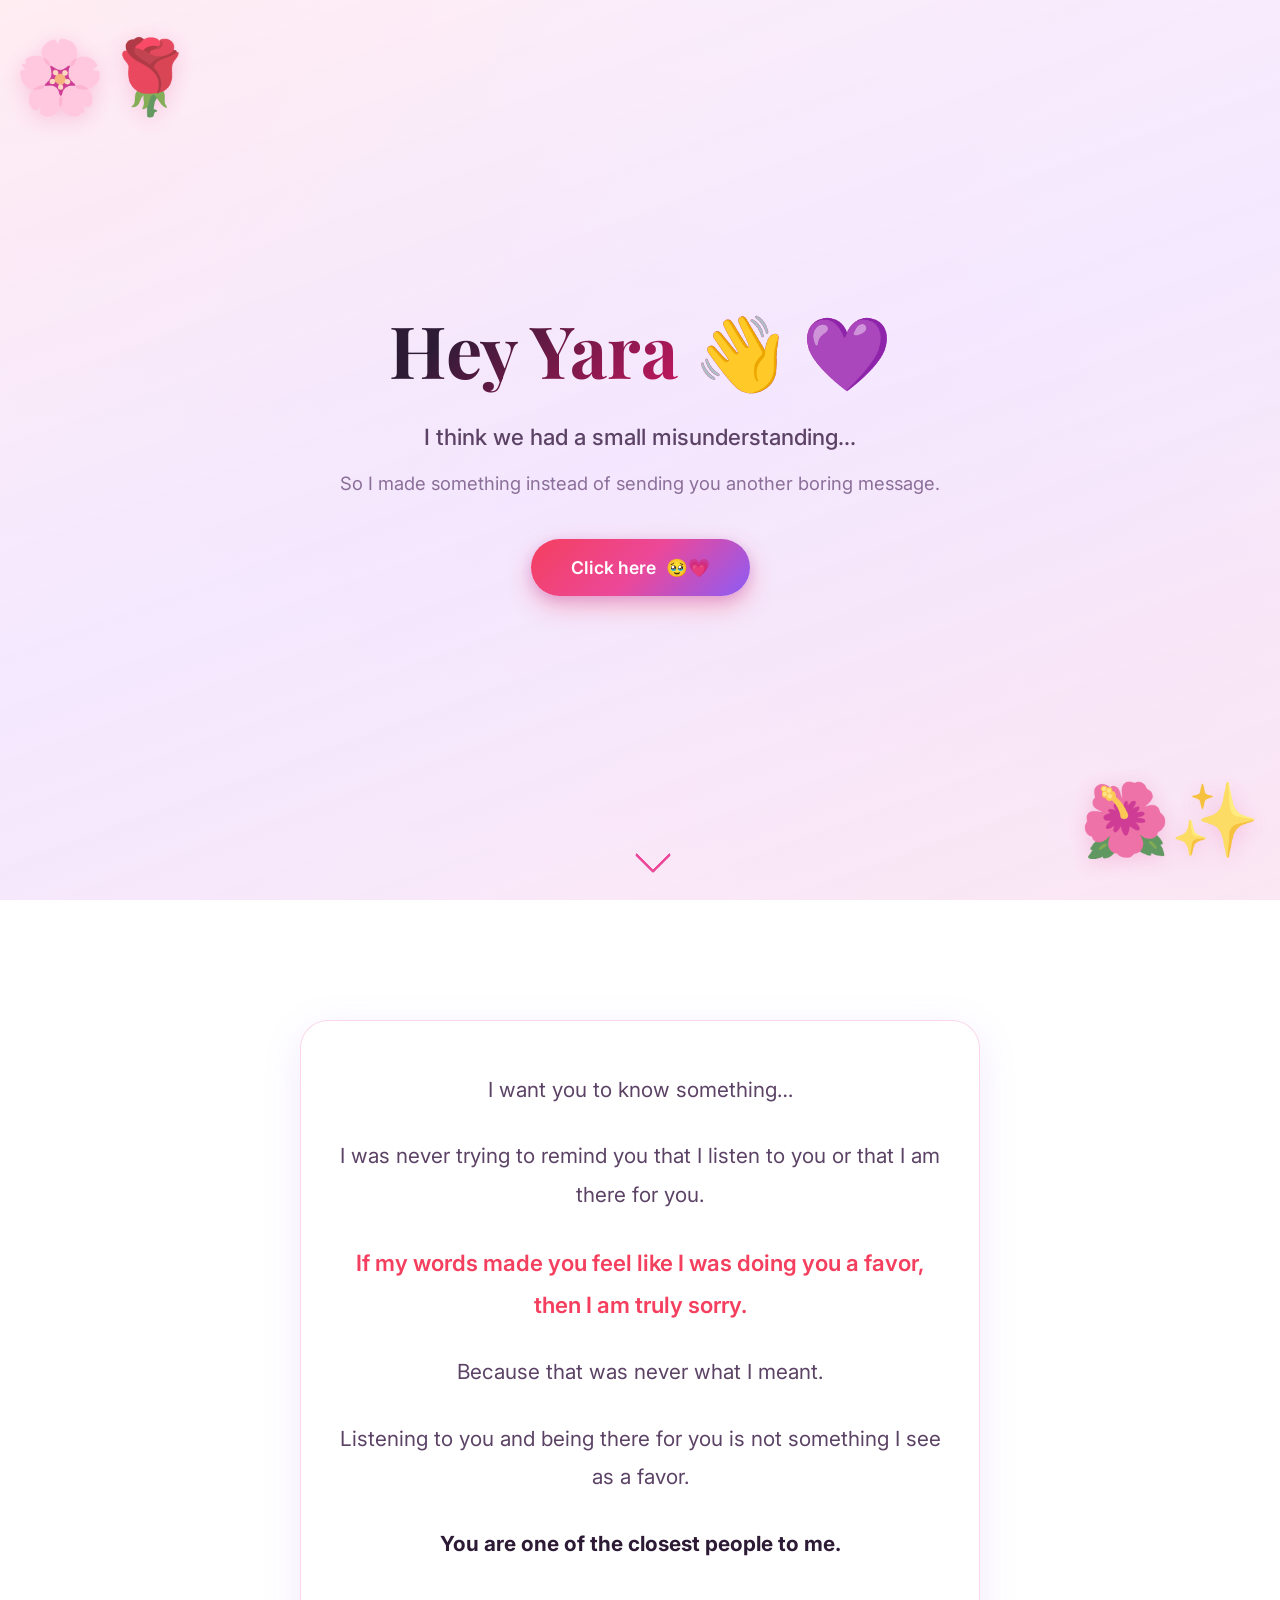
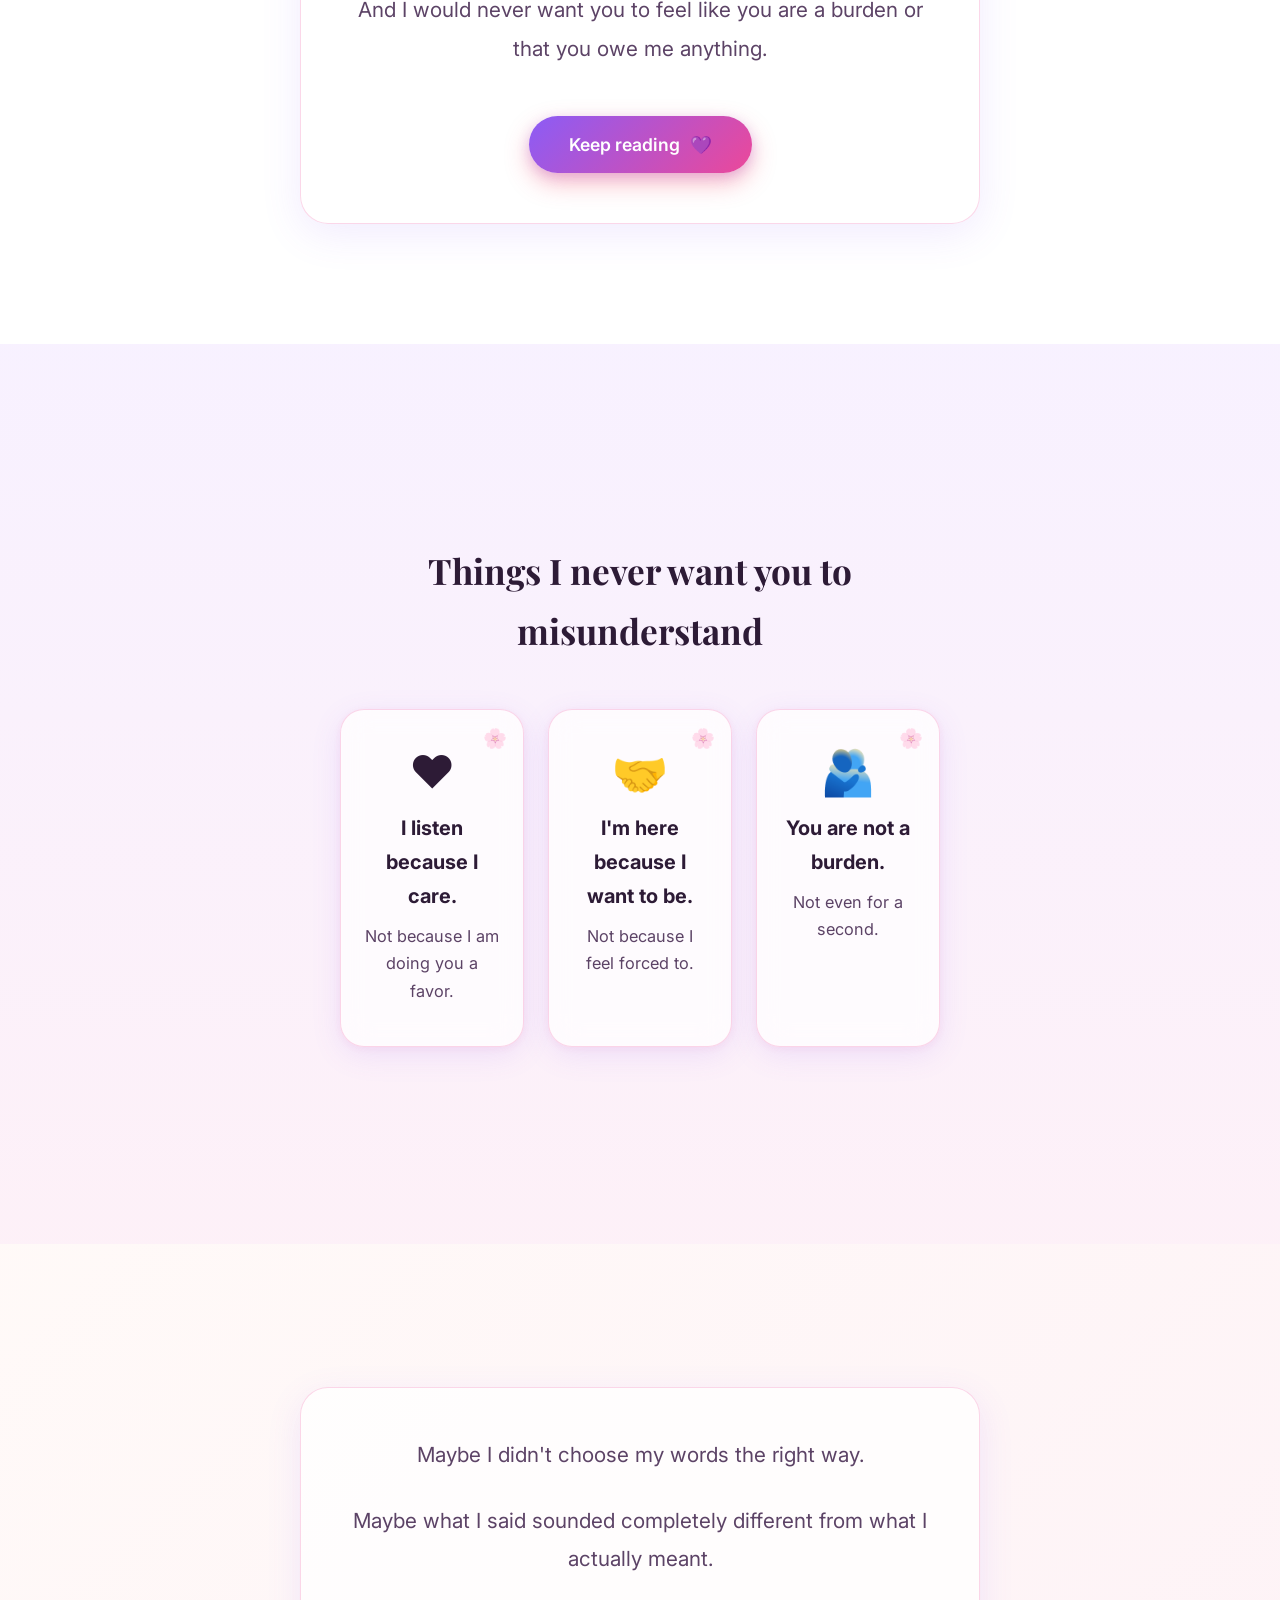
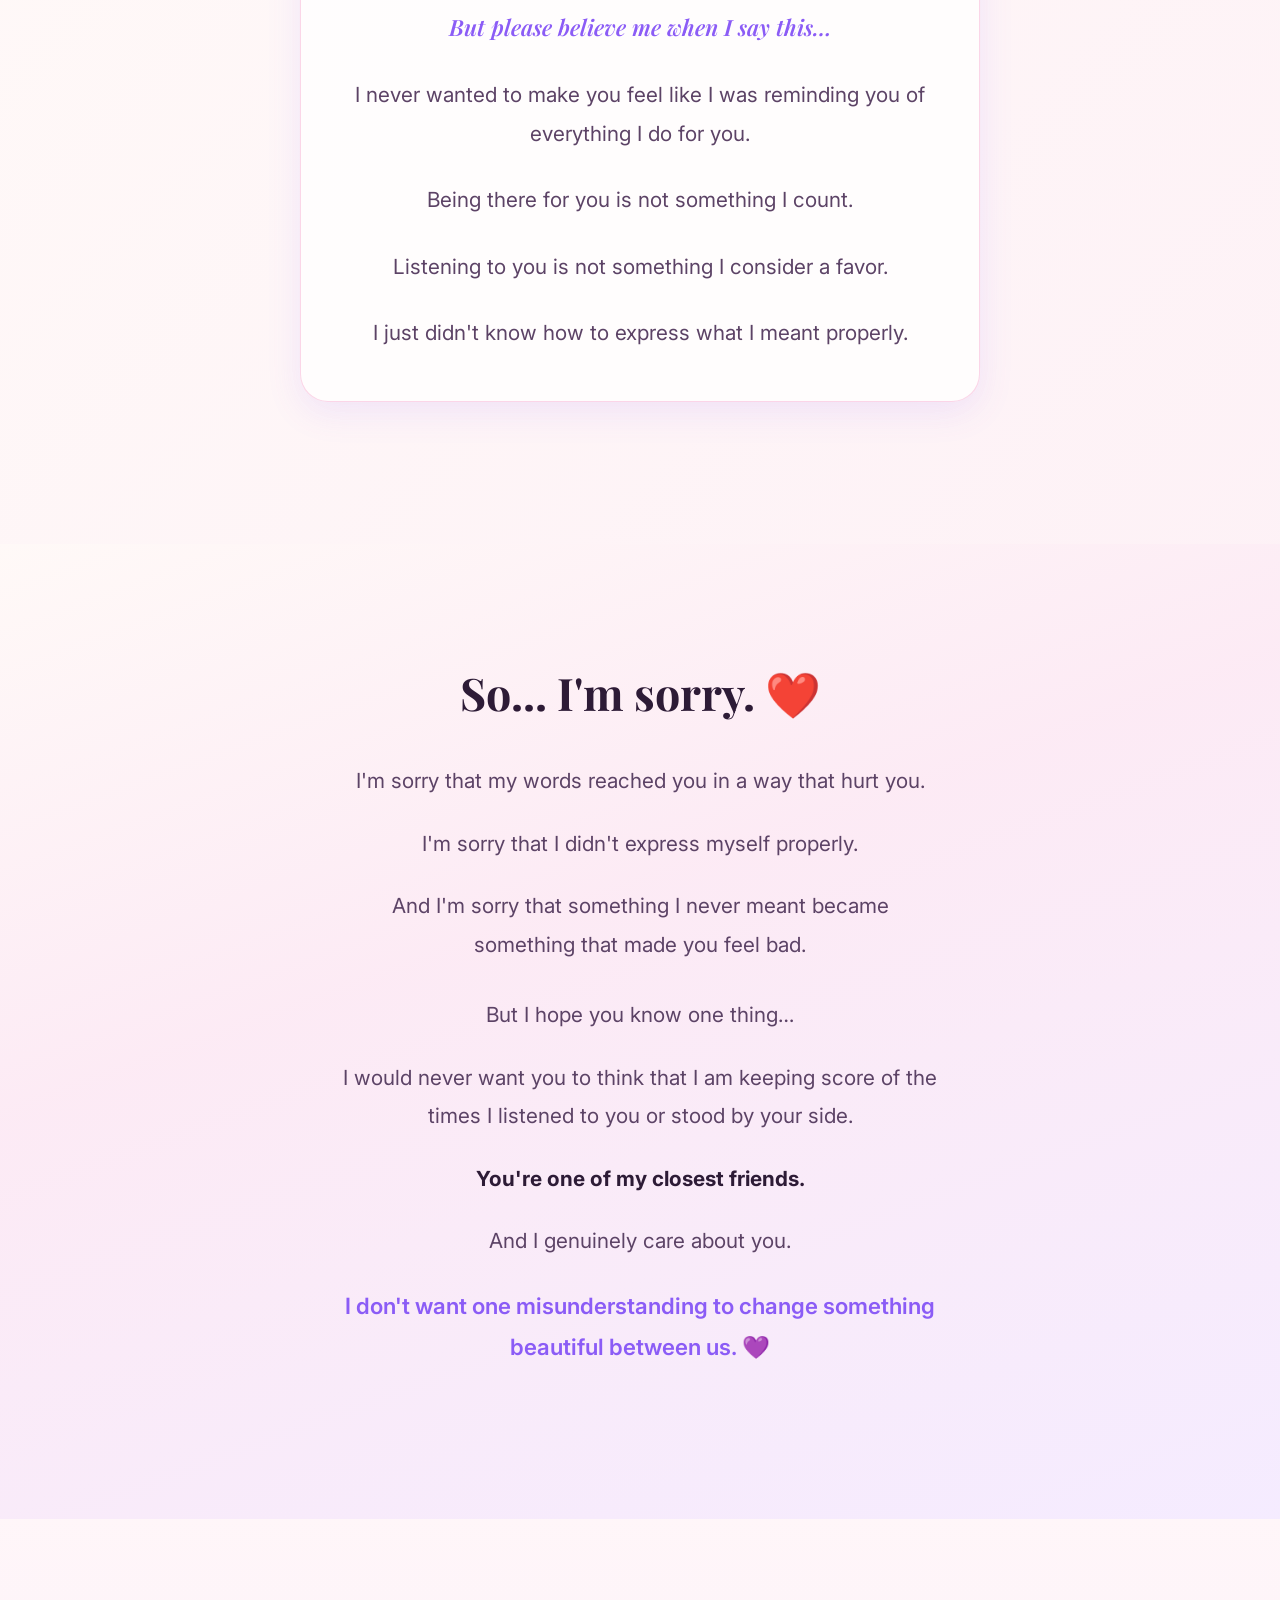
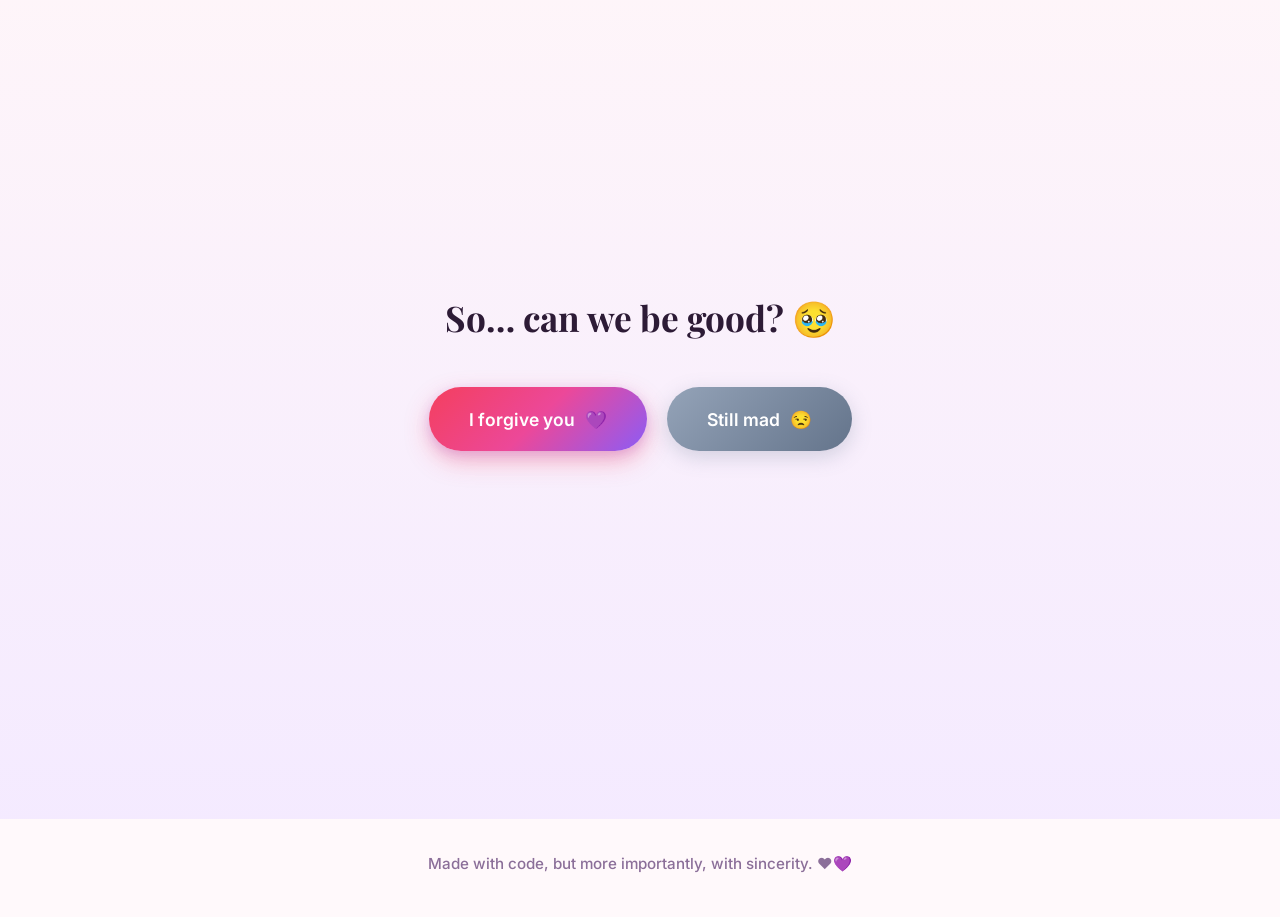
==== commit 4250a46d: "Remove music button" ====
--- a/apology-website/index.html
+++ b/apology-website/index.html
@@ -20,14 +20,6 @@
 
   <!-- Background Floating Hearts Overlay -->
   <div class="floating-hearts" id="floatingHearts" aria-hidden="true"></div>
-
-  <!-- Background Music Toggle Button -->
-  <button id="musicToggle" class="music-btn" aria-label="Toggle background music" title="Toggle Music">
-    <span class="music-icon">🎵</span>
-  </button>
-  <audio id="bgMusic" loop preload="none">
-    <source src="audio/soft-apology.mp3" type="audio/mpeg">
-  </audio>
 
   <!-- ===================== SECTION 1 — LANDING ===================== -->
   <section class="section landing" id="landing">
--- a/apology-website/style.css
+++ b/apology-website/style.css
@@ -1,29 +1,32 @@
 /* ============================================================
    APOLOGY WEBSITE FOR YARA — style.css
-   Modern, elegant, warm design with soft pastels and
-   red/purple heart accents.
+   Modern, vibrant, high-end romantic design with colorful 
+   gradients, floral corner accents, glowing glassmorphism, 
+   and subtle depth animations.
    ============================================================ */
 
 /* ---------- CSS Custom Properties ---------- */
 :root {
-  /* Palette */
-  --color-bg:          #fdf8f6;
-  --color-bg-warm:     #fef5f0;
-  --color-bg-lavender: #f6f0fa;
-  --color-bg-pink:     #fef0f5;
-  --color-bg-cream:    #fff9f3;
-  --color-text:        #3a2d3f;
-  --color-text-light:  #6b5c73;
-  --color-text-muted:  #9a8ba2;
-  --color-heart-red:   #e74c6f;
-  --color-heart-purple:#9b6dff;
-  --color-heart-pink:  #d97fbf;
-  --color-accent:      #c084fc;
-  --color-accent-soft: #ddd0f5;
+  /* Vibrant Romantic Palette */
+  --color-bg:          #fff5f8;
+  --color-bg-warm:     #fdeef4;
+  --color-bg-lavender: #f3e8ff;
+  --color-bg-pink:     #fce7f3;
+  --color-bg-cream:    #fff8f6;
+  --color-text:        #2d1b36;
+  --color-text-light:  #5c4366;
+  --color-text-muted:  #8b6f99;
+  --color-heart-red:   #f43f5e;
+  --color-heart-purple:#8b5cf6;
+  --color-heart-pink:  #ec4899;
+  --color-accent:      #d8b4fe;
+  --color-accent-soft: #ede9fe;
   --color-white:       #ffffff;
-  --color-card-bg:     rgba(255, 255, 255, 0.75);
-  --color-card-border: rgba(155, 109, 255, 0.12);
-  --color-shadow:      rgba(58, 45, 63, 0.06);
+  
+  /* Vibrant Glassmorphism */
+  --color-card-bg:     rgba(255, 255, 255, 0.72);
+  --color-card-border: rgba(236, 72, 153, 0.22);
+  --color-shadow:      rgba(139, 92, 246, 0.12);
 
   /* Typography */
   --font-body:    'Inter', -apple-system, BlinkMacSystemFont, 'Segoe UI', sans-serif;
@@ -51,11 +54,47 @@
 body {
   font-family: var(--font-body);
   color: var(--color-text);
-  background: var(--color-bg);
+  /* Full Background Color & Subtle Floral Glow */
+  background: 
+    radial-gradient(circle at 5% 10%, rgba(244, 63, 94, 0.12) 0%, transparent 40%),
+    radial-gradient(circle at 95% 90%, rgba(139, 92, 246, 0.15) 0%, transparent 40%),
+    radial-gradient(circle at 50% 50%, rgba(236, 72, 153, 0.08) 0%, transparent 60%),
+    linear-gradient(135deg, #fff0f5 0%, #f5e8ff 50%, #ffeef2 100%);
+  background-attachment: fixed;
   line-height: 1.7;
   overflow-x: hidden;
   -webkit-font-smoothing: antialiased;
   -moz-osx-font-smoothing: grayscale;
+}
+
+/* ---------- Floral Corner Accents ---------- */
+body::before,
+body::after {
+  position: fixed;
+  pointer-events: none;
+  z-index: 2;
+  font-size: clamp(2.5rem, 6vw, 4.5rem);
+  opacity: 0.75;
+  filter: drop-shadow(0 4px 10px rgba(236, 72, 153, 0.3));
+}
+
+body::before {
+  content: "🌸🌹";
+  top: 15px;
+  left: 15px;
+  animation: floatFloral 6s ease-in-out infinite alternate;
+}
+
+body::after {
+  content: "🌺✨";
+  bottom: 20px;
+  right: 20px;
+  animation: floatFloral 8s ease-in-out infinite alternate-reverse;
+}
+
+@keyframes floatFloral {
+  0% { transform: translateY(0) rotate(0deg); }
+  100% { transform: translateY(-12px) rotate(8deg); }
 }
 
 /* ---------- Utility ---------- */
@@ -74,10 +113,11 @@
   position: fixed;
   top: 0;
   left: 0;
-  height: 4px;
+  height: 5px;
   width: 0%;
-  background: linear-gradient(90deg, var(--color-heart-purple), var(--color-heart-pink), var(--color-heart-red));
+  background: linear-gradient(90deg, #f43f5e, #ec4899, #8b5cf6, #3b82f6);
   z-index: 1000;
+  box-shadow: 0 0 10px rgba(244, 63, 94, 0.5);
   transition: width 0.1s linear;
 }
 
@@ -86,26 +126,26 @@
   position: fixed;
   top: 20px;
   right: 20px;
-  width: 48px;
-  height: 48px;
+  width: 52px;
+  height: 52px;
   border-radius: 50%;
-  background: var(--color-card-bg);
+  background: rgba(255, 255, 255, 0.85);
   border: 1px solid var(--color-card-border);
-  box-shadow: 0 4px 15px var(--color-shadow);
-  backdrop-filter: blur(8px);
-  -webkit-backdrop-filter: blur(8px);
+  box-shadow: 0 6px 20px rgba(236, 72, 153, 0.25);
+  backdrop-filter: blur(12px);
+  -webkit-backdrop-filter: blur(12px);
   cursor: pointer;
   z-index: 999;
   display: flex;
   align-items: center;
   justify-content: center;
-  font-size: 1.2rem;
-  transition: transform 0.3s ease, box-shadow 0.3s ease;
+  font-size: 1.3rem;
+  transition: all 0.3s cubic-bezier(0.34, 1.56, 0.64, 1);
 }
 
 .music-btn:hover {
-  transform: scale(1.1);
-  box-shadow: 0 6px 20px rgba(155, 109, 255, 0.2);
+  transform: scale(1.15) rotate(5deg);
+  box-shadow: 0 8px 25px rgba(139, 92, 246, 0.35);
 }
 
 .music-btn.playing .music-icon {
@@ -117,14 +157,8 @@
   to { transform: rotate(360deg); }
 }
 
-/* ---------- Floating Hearts Canvas & Layer ---------- */
-.heart-canvas {
-  position: fixed;
-  inset: 0;
-  pointer-events: none;
-  z-index: 0;
-}
-
+/* ---------- Floating Hearts & Flowers Canvas ---------- */
+.heart-canvas,
 .floating-hearts {
   position: fixed;
   inset: 0;
@@ -136,25 +170,26 @@
 .floating-heart {
   position: absolute;
   bottom: -60px;
-  font-size: 18px;
+  font-size: 20px;
   opacity: 0;
   animation: floatUp linear infinite;
   will-change: transform, opacity;
+  filter: drop-shadow(0 2px 5px rgba(244, 63, 94, 0.3));
 }
 
 @keyframes floatUp {
   0% {
-    transform: translateY(0) rotate(0deg) scale(1);
+    transform: translateY(0) rotate(0deg) scale(0.8);
     opacity: 0;
   }
-  10% {
-    opacity: 0.45;
+  15% {
+    opacity: 0.7;
   }
   85% {
-    opacity: 0.3;
+    opacity: 0.5;
   }
   100% {
-    transform: translateY(-110vh) rotate(360deg) scale(0.6);
+    transform: translateY(-110vh) rotate(360deg) scale(1.1);
     opacity: 0;
   }
 }
@@ -175,10 +210,10 @@
    ============================================================ */
 .landing {
   background: linear-gradient(
-    170deg,
-    var(--color-bg) 0%,
-    var(--color-bg-lavender) 40%,
-    var(--color-bg-pink) 100%
+    160deg,
+    rgba(255, 240, 245, 0.8) 0%,
+    rgba(243, 232, 255, 0.85) 50%,
+    rgba(252, 231, 243, 0.9) 100%
   );
   text-align: center;
   flex-direction: column;
@@ -186,21 +221,25 @@
 
 .landing-content {
   max-width: 600px;
+  position: relative;
 }
 
 .greeting h1 {
   font-family: var(--font-display);
-  font-size: clamp(2.4rem, 7vw, 4rem);
-  font-weight: 600;
-  color: var(--color-text);
+  font-size: clamp(2.6rem, 7.5vw, 4.3rem);
+  font-weight: 700;
+  background: linear-gradient(135deg, #2d1b36 20%, #be185d 60%, #7c3aed 100%);
+  -webkit-background-clip: text;
+  -webkit-text-fill-color: transparent;
   margin-bottom: 24px;
-  line-height: 1.2;
+  line-height: 1.25;
 }
 
 .wave {
   display: inline-block;
   animation: wave 2.4s ease-in-out infinite;
   transform-origin: 70% 70%;
+  -webkit-text-fill-color: initial;
 }
 
 @keyframes wave {
@@ -213,45 +252,46 @@
 .heart-accent {
   display: inline-block;
   animation: pulse 1.8s ease-in-out infinite;
+  -webkit-text-fill-color: initial;
 }
 
 @keyframes pulse {
   0%, 100% { transform: scale(1); }
-  50% { transform: scale(1.15); }
+  50% { transform: scale(1.2); }
 }
 
 .subtitle {
-  font-size: clamp(1.1rem, 3vw, 1.35rem);
+  font-size: clamp(1.15rem, 3.2vw, 1.4rem);
   color: var(--color-text-light);
   margin-bottom: 12px;
-  font-weight: 400;
+  font-weight: 500;
 }
 
 .subtitle-small {
-  font-size: clamp(0.95rem, 2.5vw, 1.1rem);
+  font-size: clamp(0.95rem, 2.5vw, 1.15rem);
   color: var(--color-text-muted);
   margin-bottom: 40px;
-  font-weight: 300;
+  font-weight: 400;
 }
 
 /* CTA Button */
 .cta-button {
   display: inline-flex;
   align-items: center;
-  gap: 8px;
-  padding: 16px 36px;
+  gap: 10px;
+  padding: 18px 40px;
   border: none;
   border-radius: 50px;
-  background: linear-gradient(135deg, var(--color-heart-purple), var(--color-heart-pink));
+  background: linear-gradient(135deg, #f43f5e 0%, #ec4899 50%, #8b5cf6 100%);
   color: var(--color-white);
   font-family: var(--font-body);
-  font-size: 1.05rem;
+  font-size: 1.1rem;
   font-weight: 600;
   cursor: pointer;
   box-shadow:
-    0 4px 20px rgba(155, 109, 255, 0.25),
-    0 2px 8px rgba(217, 127, 191, 0.15);
-  transition: transform 0.3s ease, box-shadow 0.3s ease;
+    0 10px 25px rgba(244, 63, 94, 0.35),
+    0 4px 12px rgba(139, 92, 246, 0.25);
+  transition: all 0.35s cubic-bezier(0.34, 1.56, 0.64, 1);
   position: relative;
   overflow: hidden;
 }
@@ -260,17 +300,17 @@
   content: '';
   position: absolute;
   inset: 0;
-  background: linear-gradient(135deg, rgba(255,255,255,0.2), transparent);
+  background: linear-gradient(135deg, rgba(255,255,255,0.3), transparent);
   opacity: 0;
   transition: opacity 0.3s ease;
 }
 
 .cta-button:hover,
 .cta-button:focus-visible {
-  transform: translateY(-2px) scale(1.03);
+  transform: translateY(-3px) scale(1.04);
   box-shadow:
-    0 8px 30px rgba(155, 109, 255, 0.35),
-    0 4px 12px rgba(217, 127, 191, 0.2);
+    0 14px 35px rgba(244, 63, 94, 0.45),
+    0 6px 18px rgba(139, 92, 246, 0.35);
   outline: none;
 }
 
@@ -284,7 +324,7 @@
 }
 
 .cta-button.secondary {
-  background: linear-gradient(135deg, var(--color-heart-purple), #b07be8);
+  background: linear-gradient(135deg, #8b5cf6, #ec4899);
   margin-top: 48px;
 }
 
@@ -297,28 +337,35 @@
 }
 
 .scroll-arrow {
-  width: 24px;
-  height: 24px;
-  border-right: 2px solid var(--color-text-muted);
-  border-bottom: 2px solid var(--color-text-muted);
+  width: 26px;
+  height: 26px;
+  border-right: 3px solid var(--color-heart-pink);
+  border-bottom: 3px solid var(--color-heart-pink);
   transform: rotate(45deg);
   animation: scrollBounce 2s ease-in-out infinite;
+  border-radius: 2px;
 }
 
 @keyframes scrollBounce {
-  0%, 100% { transform: rotate(45deg) translate(0, 0); opacity: 0.4; }
-  50% { transform: rotate(45deg) translate(6px, 6px); opacity: 1; }
+  0%, 100% { transform: rotate(45deg) translate(0, 0); opacity: 0.5; }
+  50% { transform: rotate(45deg) translate(7px, 7px); opacity: 1; }
 }
 
 /* ============================================================
    SECTION 2 — THE APOLOGY
    ============================================================ */
 .apology {
-  background: var(--color-bg);
+  background: rgba(255, 255, 255, 0.4);
+  backdrop-filter: blur(8px);
 }
 
 .apology .container {
   text-align: center;
+  background: var(--color-card-bg);
+  border: 1px solid var(--color-card-border);
+  padding: 50px 36px;
+  border-radius: 28px;
+  box-shadow: 0 10px 40px var(--color-shadow);
 }
 
 .apology-lines {
@@ -328,19 +375,19 @@
 }
 
 .apology-line {
-  font-size: clamp(1.05rem, 2.8vw, 1.25rem);
+  font-size: clamp(1.1rem, 2.9vw, 1.3rem);
   color: var(--color-text-light);
-  line-height: 1.8;
+  line-height: 1.85;
 }
 
 .apology-line.highlight-text {
-  font-size: clamp(1.15rem, 3vw, 1.35rem);
+  font-size: clamp(1.2rem, 3.2vw, 1.4rem);
   color: var(--color-heart-red);
-  font-weight: 500;
+  font-weight: 600;
 }
 
 .apology-line.emphasis {
-  font-weight: 600;
+  font-weight: 700;
   color: var(--color-text);
 }
 
@@ -350,66 +397,78 @@
 .cards-section {
   background: linear-gradient(
     180deg,
-    var(--color-bg-lavender) 0%,
-    var(--color-bg) 100%
+    rgba(243, 232, 255, 0.6) 0%,
+    rgba(252, 231, 243, 0.6) 100%
   );
   flex-direction: column;
 }
 
 .section-title {
   font-family: var(--font-display);
-  font-size: clamp(1.5rem, 4vw, 2rem);
+  font-size: clamp(1.6rem, 4.2vw, 2.2rem);
   text-align: center;
   margin-bottom: 48px;
   color: var(--color-text);
-  font-weight: 600;
+  font-weight: 700;
 }
 
 .cards-grid {
   display: grid;
   grid-template-columns: 1fr;
   gap: 24px;
-  max-width: 700px;
+  max-width: 750px;
   margin: 0 auto;
 }
 
 .card {
   background: var(--color-card-bg);
   border: 1px solid var(--color-card-border);
-  border-radius: 20px;
-  padding: 36px 28px;
+  border-radius: 24px;
+  padding: 40px 30px;
   text-align: center;
-  backdrop-filter: blur(10px);
-  -webkit-backdrop-filter: blur(10px);
+  backdrop-filter: blur(14px);
+  -webkit-backdrop-filter: blur(14px);
   box-shadow:
-    0 4px 24px var(--color-shadow),
-    0 1px 3px rgba(155, 109, 255, 0.04);
-  transition: transform 0.4s ease, box-shadow 0.4s ease;
+    0 8px 30px var(--color-shadow),
+    0 2px 8px rgba(236, 72, 153, 0.08);
+  transition: all 0.4s cubic-bezier(0.34, 1.56, 0.64, 1);
+  position: relative;
+  overflow: hidden;
+}
+
+.card::before {
+  content: "🌸";
+  position: absolute;
+  top: 12px;
+  right: 16px;
+  font-size: 1.2rem;
+  opacity: 0.5;
 }
 
 .card:hover {
-  transform: translateY(-4px);
+  transform: translateY(-6px) scale(1.02);
+  border-color: rgba(236, 72, 153, 0.4);
   box-shadow:
-    0 12px 40px rgba(155, 109, 255, 0.12),
-    0 4px 12px var(--color-shadow);
+    0 16px 45px rgba(236, 72, 153, 0.2),
+    0 4px 16px var(--color-shadow);
 }
 
 .card-icon {
-  font-size: 2.4rem;
+  font-size: 2.8rem;
   margin-bottom: 16px;
   line-height: 1;
 }
 
 .card-title {
-  font-size: 1.15rem;
-  font-weight: 600;
+  font-size: 1.25rem;
+  font-weight: 700;
   color: var(--color-text);
-  margin-bottom: 8px;
+  margin-bottom: 10px;
 }
 
 .card-text {
-  font-size: 1rem;
-  color: var(--color-text-muted);
+  font-size: 1.02rem;
+  color: var(--color-text-light);
   font-weight: 400;
 }
 
@@ -417,11 +476,16 @@
    SECTION 4 — PERSONAL MESSAGE
    ============================================================ */
 .personal-message {
-  background: var(--color-bg-cream);
+  background: linear-gradient(135deg, rgba(255,248,246,0.8), rgba(253,238,244,0.8));
 }
 
 .personal-message .container {
   text-align: center;
+  background: rgba(255, 255, 255, 0.8);
+  border: 1px solid var(--color-card-border);
+  padding: 48px 36px;
+  border-radius: 28px;
+  box-shadow: 0 10px 35px var(--color-shadow);
 }
 
 .message-lines {
@@ -431,16 +495,17 @@
 }
 
 .message-line {
-  font-size: clamp(1.05rem, 2.8vw, 1.2rem);
+  font-size: clamp(1.1rem, 2.9vw, 1.25rem);
   color: var(--color-text-light);
-  line-height: 1.8;
+  line-height: 1.85;
 }
 
 .message-line.gentle-emphasis {
   font-style: italic;
   font-family: var(--font-display);
-  font-size: clamp(1.15rem, 3vw, 1.3rem);
+  font-size: clamp(1.2rem, 3.2vw, 1.4rem);
   color: var(--color-heart-purple);
+  font-weight: 600;
 }
 
 /* ============================================================
@@ -449,24 +514,24 @@
 .final-apology {
   background: linear-gradient(
     160deg,
-    var(--color-bg-cream) 0%,
-    var(--color-bg-pink) 35%,
-    var(--color-bg-lavender) 100%
+    rgba(255, 248, 246, 0.85) 0%,
+    rgba(252, 231, 243, 0.85) 40%,
+    rgba(243, 232, 255, 0.85) 100%
   );
   flex-direction: column;
 }
 
 .final-content {
   text-align: center;
-  max-width: 620px;
+  max-width: 640px;
 }
 
 .final-title {
   font-family: var(--font-display);
-  font-size: clamp(1.8rem, 5vw, 2.6rem);
+  font-size: clamp(1.9rem, 5.2vw, 2.8rem);
   color: var(--color-text);
   margin-bottom: 40px;
-  font-weight: 600;
+  font-weight: 700;
   line-height: 1.3;
 }
 
@@ -479,20 +544,20 @@
 }
 
 .final-line {
-  font-size: clamp(1.05rem, 2.8vw, 1.2rem);
+  font-size: clamp(1.1rem, 2.9vw, 1.25rem);
   color: var(--color-text-light);
-  line-height: 1.8;
+  line-height: 1.85;
 }
 
 .final-line.emphasis {
+  font-weight: 700;
+  color: var(--color-text);
+}
+
+.final-line.final-statement {
+  font-size: clamp(1.2rem, 3.2vw, 1.4rem);
+  color: var(--color-heart-purple);
   font-weight: 600;
-  color: var(--color-text);
-}
-
-.final-line.final-statement {
-  font-size: clamp(1.1rem, 3vw, 1.3rem);
-  color: var(--color-heart-purple);
-  font-weight: 500;
 }
 
 /* ============================================================
@@ -501,8 +566,8 @@
 .interactive-ending {
   background: linear-gradient(
     180deg,
-    var(--color-bg) 0%,
-    var(--color-bg-lavender) 100%
+    rgba(255, 245, 248, 0.9) 0%,
+    rgba(243, 232, 255, 0.9) 100%
   );
   flex-direction: column;
 }
@@ -513,25 +578,25 @@
 
 .ending-prompt {
   font-family: var(--font-display);
-  font-size: clamp(1.4rem, 4vw, 2rem);
+  font-size: clamp(1.5rem, 4.2vw, 2.2rem);
   color: var(--color-text);
   margin-bottom: 40px;
+  font-weight: 700;
 }
 
 .buttons-wrapper {
   display: flex;
   flex-wrap: wrap;
-  gap: 16px;
+  gap: 20px;
   justify-content: center;
   position: relative;
   min-height: 64px;
 }
 
 .mad-button {
-  background: linear-gradient(135deg, #b0b0b0, #8e8e9a);
+  background: linear-gradient(135deg, #94a3b8, #64748b);
   box-shadow:
-    0 4px 16px rgba(0, 0, 0, 0.08),
-    0 2px 6px rgba(0, 0, 0, 0.04);
+    0 6px 20px rgba(100, 116, 139, 0.25);
   position: relative;
   transition: transform 0.35s cubic-bezier(0.34, 1.56, 0.64, 1),
               box-shadow 0.3s ease,
@@ -551,19 +616,25 @@
 .thank-you-inner {
   position: relative;
   display: inline-block;
+  background: rgba(255, 255, 255, 0.85);
+  border: 2px solid var(--color-heart-pink);
+  padding: 36px 28px;
+  border-radius: 24px;
+  box-shadow: 0 10px 35px rgba(236, 72, 153, 0.25);
 }
 
 .thank-you-title {
   font-family: var(--font-display);
-  font-size: clamp(1.8rem, 5vw, 2.8rem);
+  font-size: clamp(2rem, 5.5vw, 3rem);
   color: var(--color-heart-red);
-  font-weight: 600;
+  font-weight: 700;
   margin-bottom: 12px;
 }
 
 .thank-you-subtitle {
-  font-size: clamp(1rem, 2.8vw, 1.2rem);
+  font-size: clamp(1.05rem, 3vw, 1.25rem);
   color: var(--color-text-light);
+  font-weight: 500;
 }
 
 /* Confetti */
@@ -592,7 +663,7 @@
     opacity: 1;
   }
   80% {
-    opacity: 0.8;
+    opacity: 0.85;
   }
   100% {
     transform: translateY(100vh) rotate(720deg) scale(0.3);
@@ -627,13 +698,13 @@
   z-index: 1;
   text-align: center;
   padding: 32px 20px 40px;
-  background: var(--color-bg);
+  background: rgba(255, 245, 248, 0.6);
 }
 
 .site-footer p {
-  font-size: 0.9rem;
+  font-size: 0.95rem;
   color: var(--color-text-muted);
-  font-weight: 400;
+  font-weight: 500;
 }
 
 /* ============================================================
@@ -697,13 +768,13 @@
    ============================================================ */
 @media (min-width: 1024px) {
   .greeting h1 {
-    font-size: 4.2rem;
+    font-size: 4.5rem;
   }
 
   .apology-line,
   .message-line,
   .final-line {
-    font-size: 1.25rem;
+    font-size: 1.3rem;
   }
 }
 
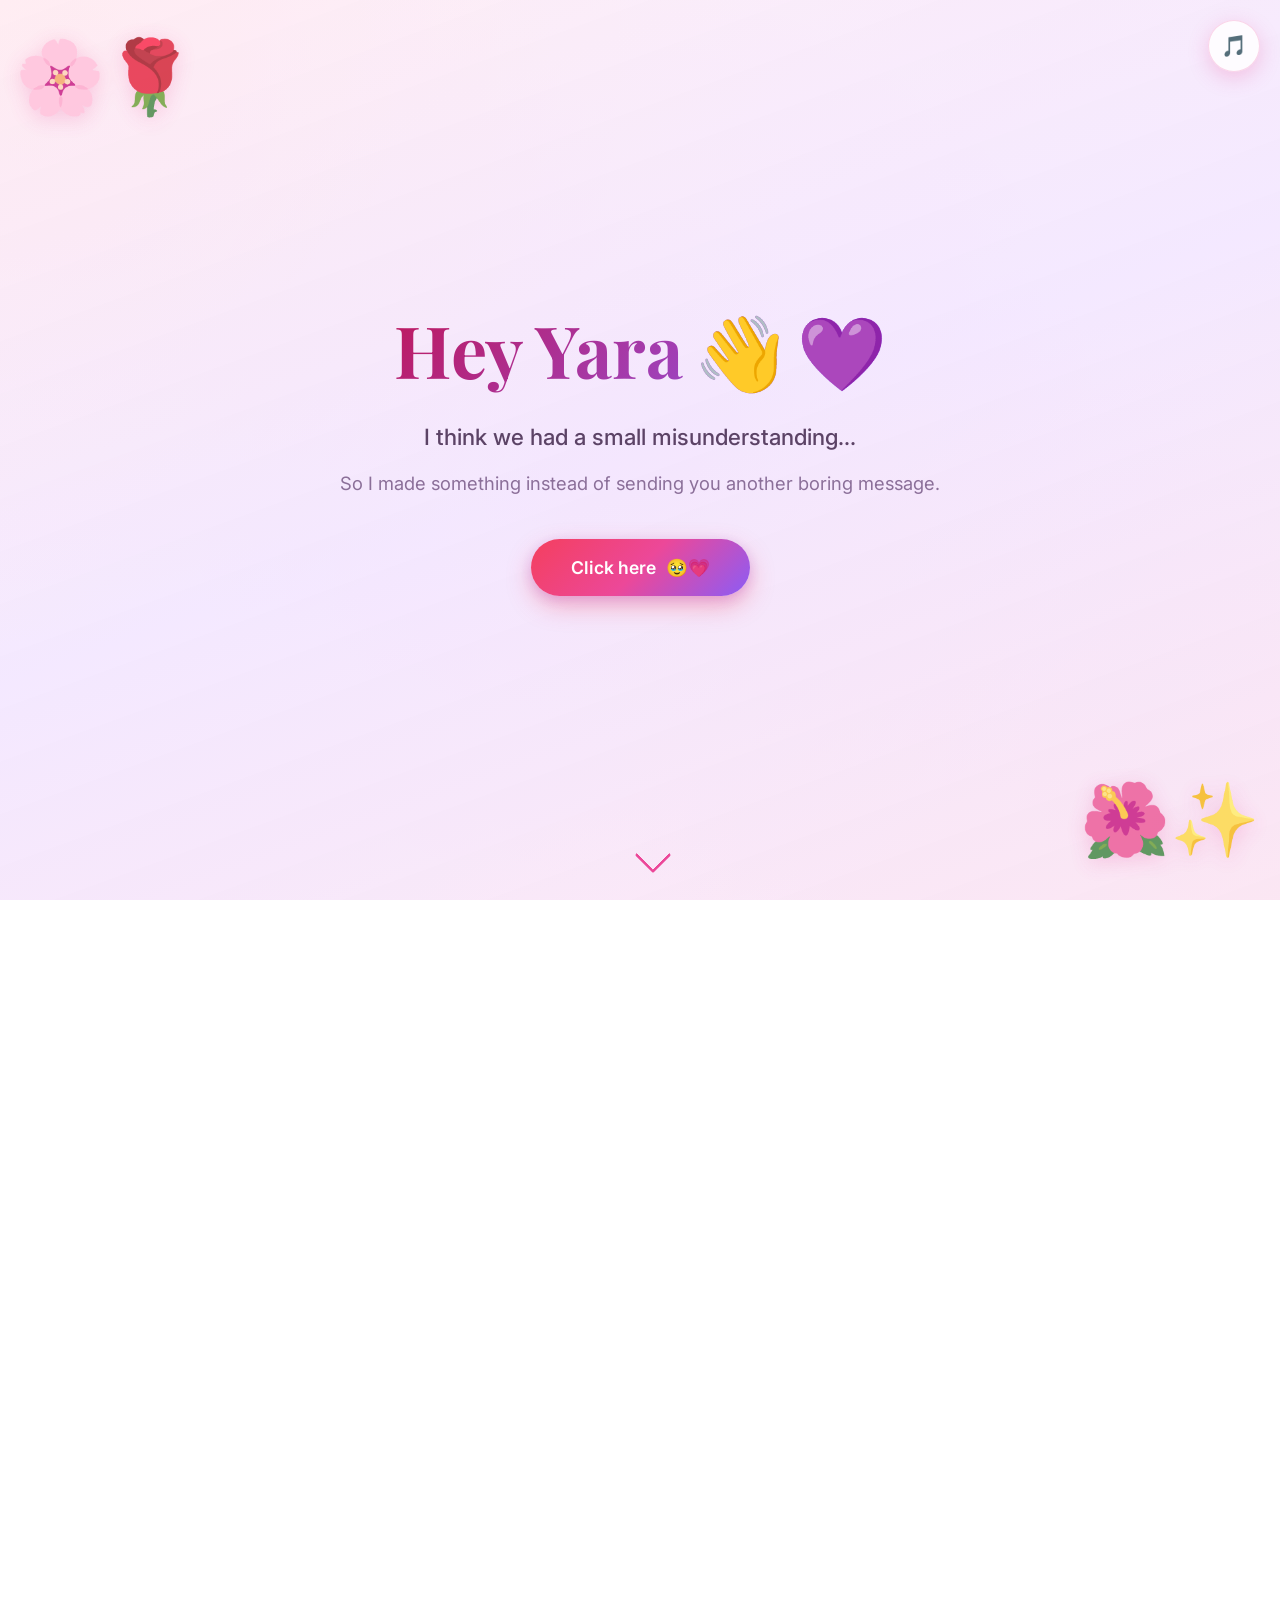
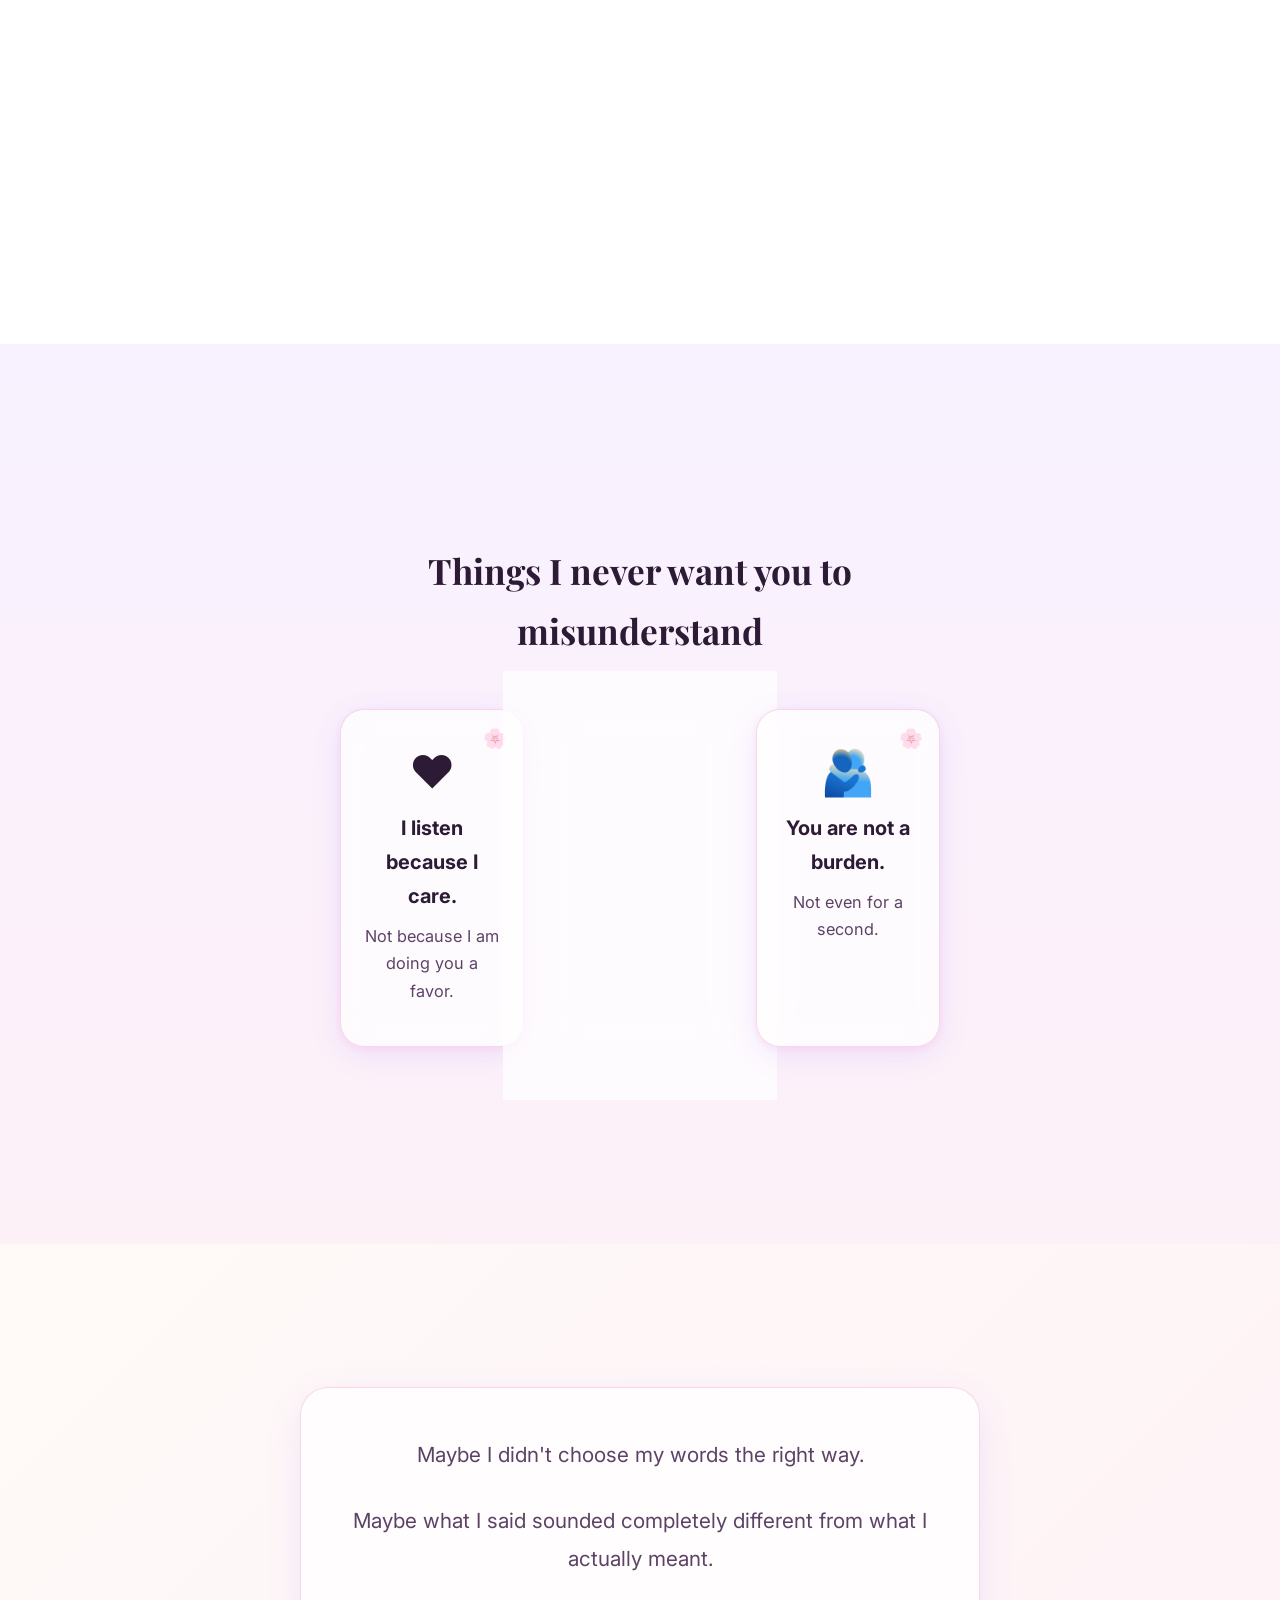
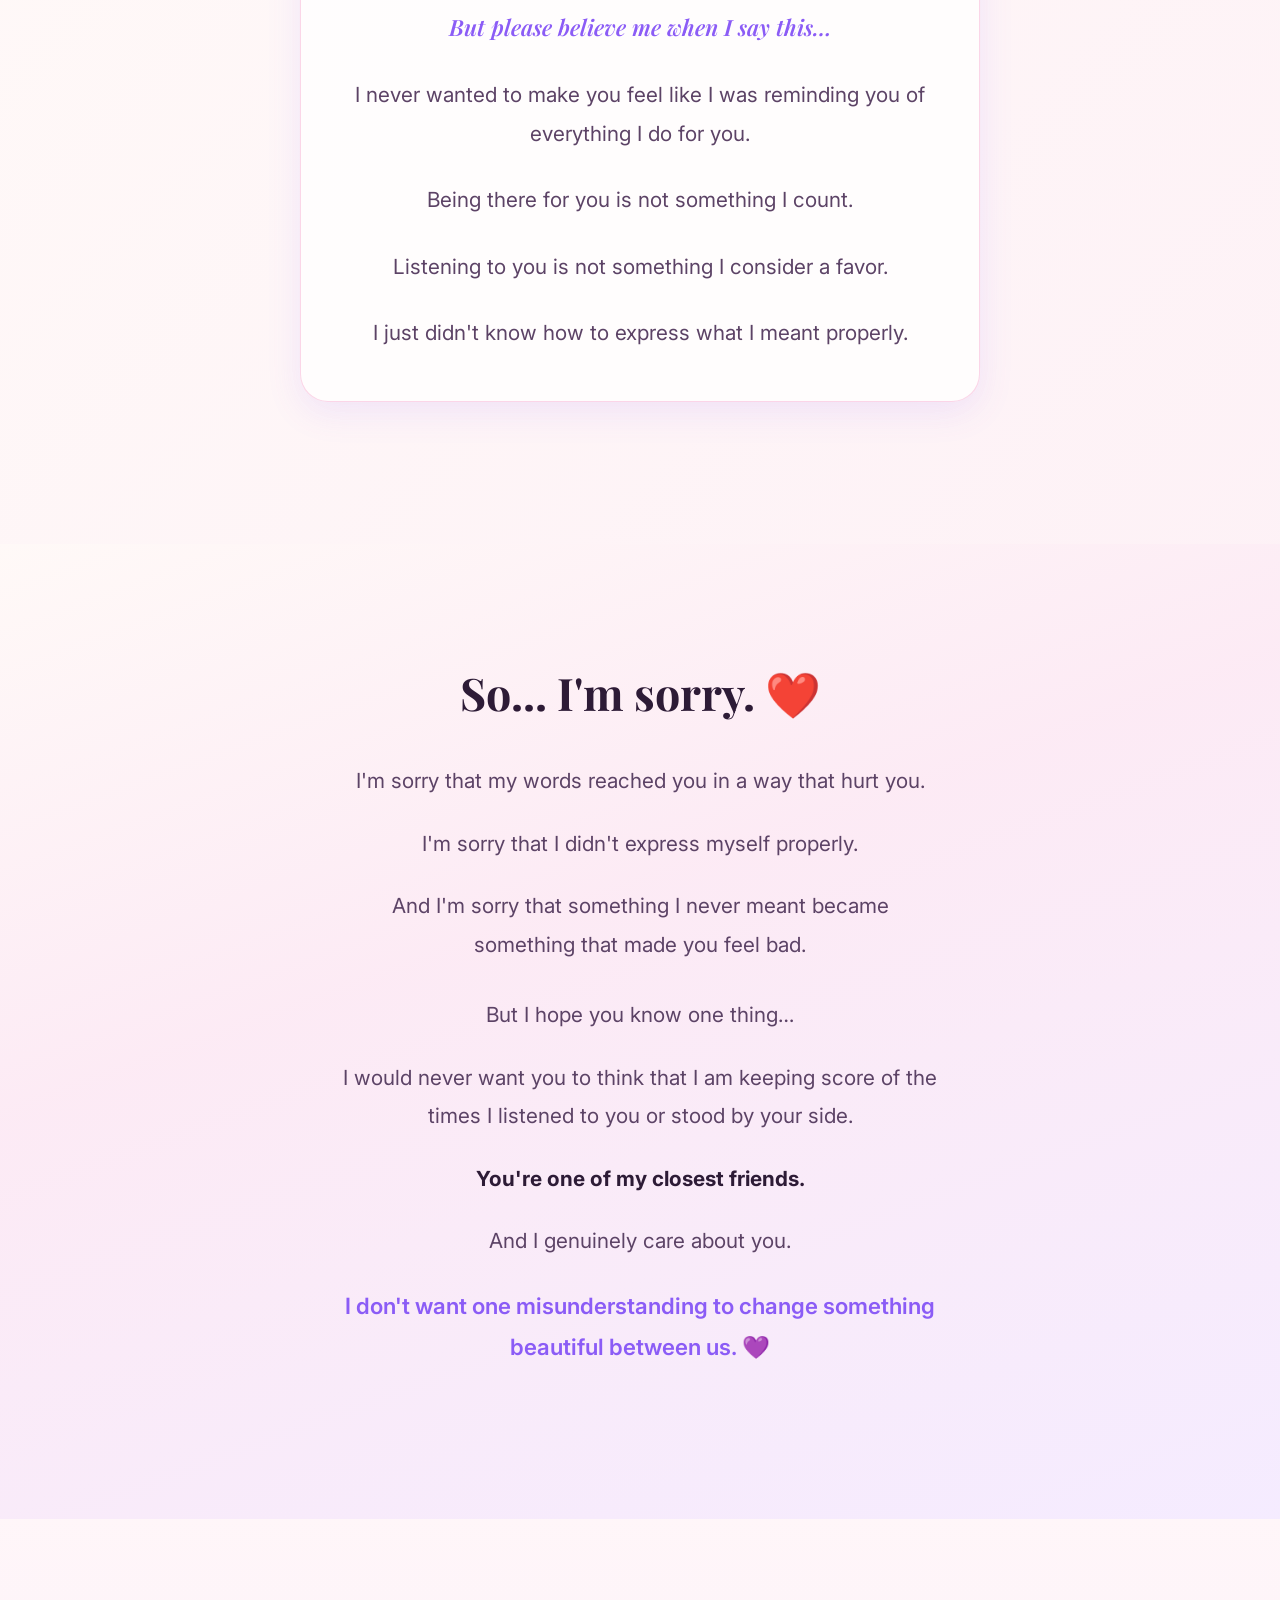
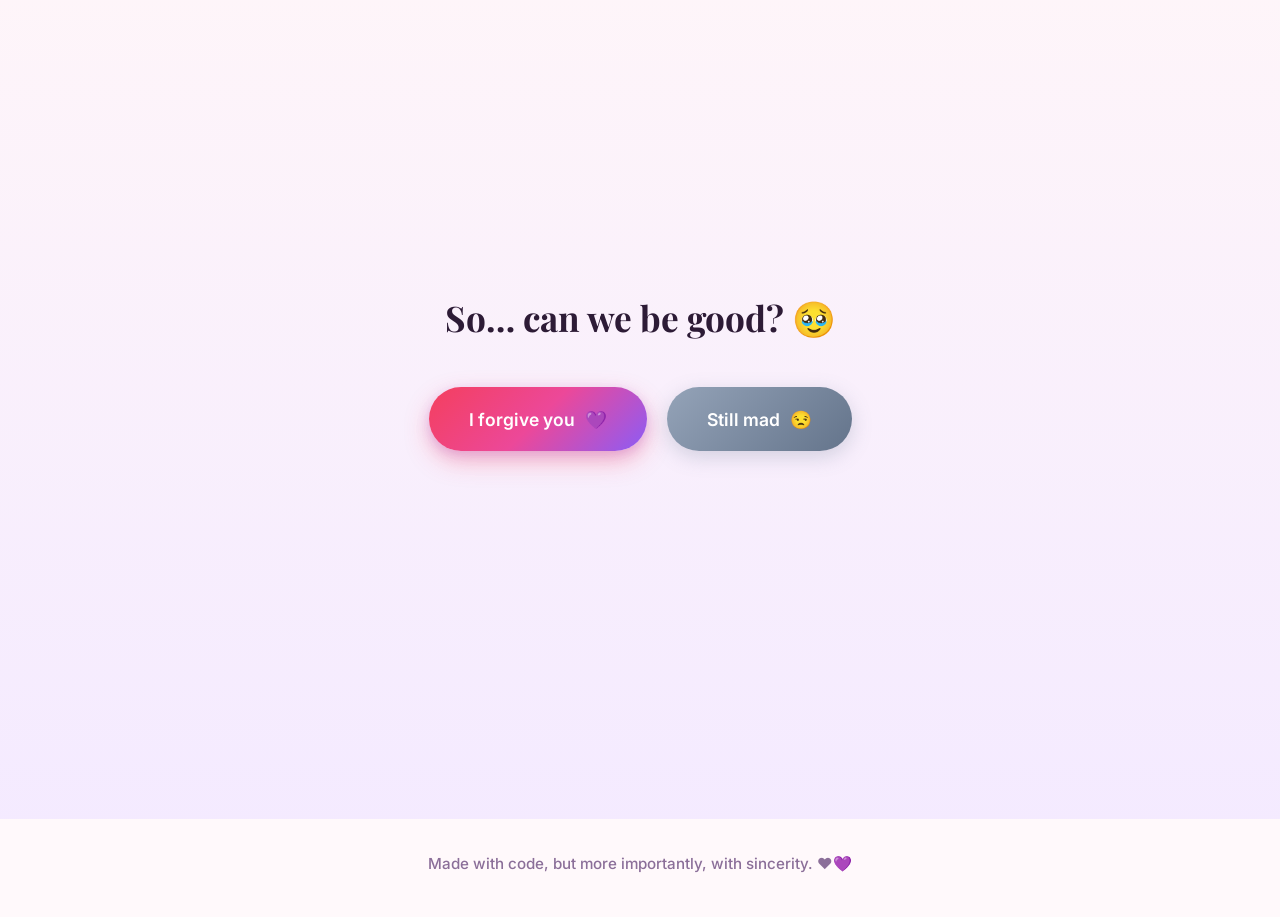
==== commit a23db699: "Fix CSS heading style and add audio feature" ====
--- a/apology-website/index.html
+++ b/apology-website/index.html
@@ -12,6 +12,14 @@
 </head>
 <body>
 
+  <!-- Floating Music Button -->
+  <button id="music-btn" class="music-btn playing" aria-label="Toggle Music">
+    <span class="music-icon">🎵</span>
+  </button>
+
+  <!-- Audio Element (مسار ملف الصوت بداخل مجلد audio) -->
+  <audio id="bg-music" loop src="audio/music.mp3"></audio>
+
   <!-- Reading Progress Bar -->
   <div class="scroll-progress-bar" id="progressBar"></div>
 
--- a/apology-website/style.css
+++ b/apology-website/style.css
@@ -228,18 +228,30 @@
   font-family: var(--font-display);
   font-size: clamp(2.6rem, 7.5vw, 4.3rem);
   font-weight: 700;
-  background: linear-gradient(135deg, #2d1b36 20%, #be185d 60%, #7c3aed 100%);
+  color: #8b284e;
+  background: linear-gradient(135deg, #be185d 0%, #8b5cf6 100%);
   -webkit-background-clip: text;
   -webkit-text-fill-color: transparent;
   margin-bottom: 24px;
   line-height: 1.25;
+  display: inline-flex;
+  align-items: center;
+  justify-content: center;
+  gap: 12px;
+  flex-wrap: wrap;
+}
+
+/* إصلاح التضارب مع الإيموجي والعناصر الفرعية داخل العنوان */
+.greeting h1 span,
+.wave,
+.heart-accent {
+  -webkit-text-fill-color: initial !important;
+  display: inline-block;
 }
 
 .wave {
-  display: inline-block;
   animation: wave 2.4s ease-in-out infinite;
   transform-origin: 70% 70%;
-  -webkit-text-fill-color: initial;
 }
 
 @keyframes wave {
@@ -250,9 +262,7 @@
 }
 
 .heart-accent {
-  display: inline-block;
   animation: pulse 1.8s ease-in-out infinite;
-  -webkit-text-fill-color: initial;
 }
 
 @keyframes pulse {
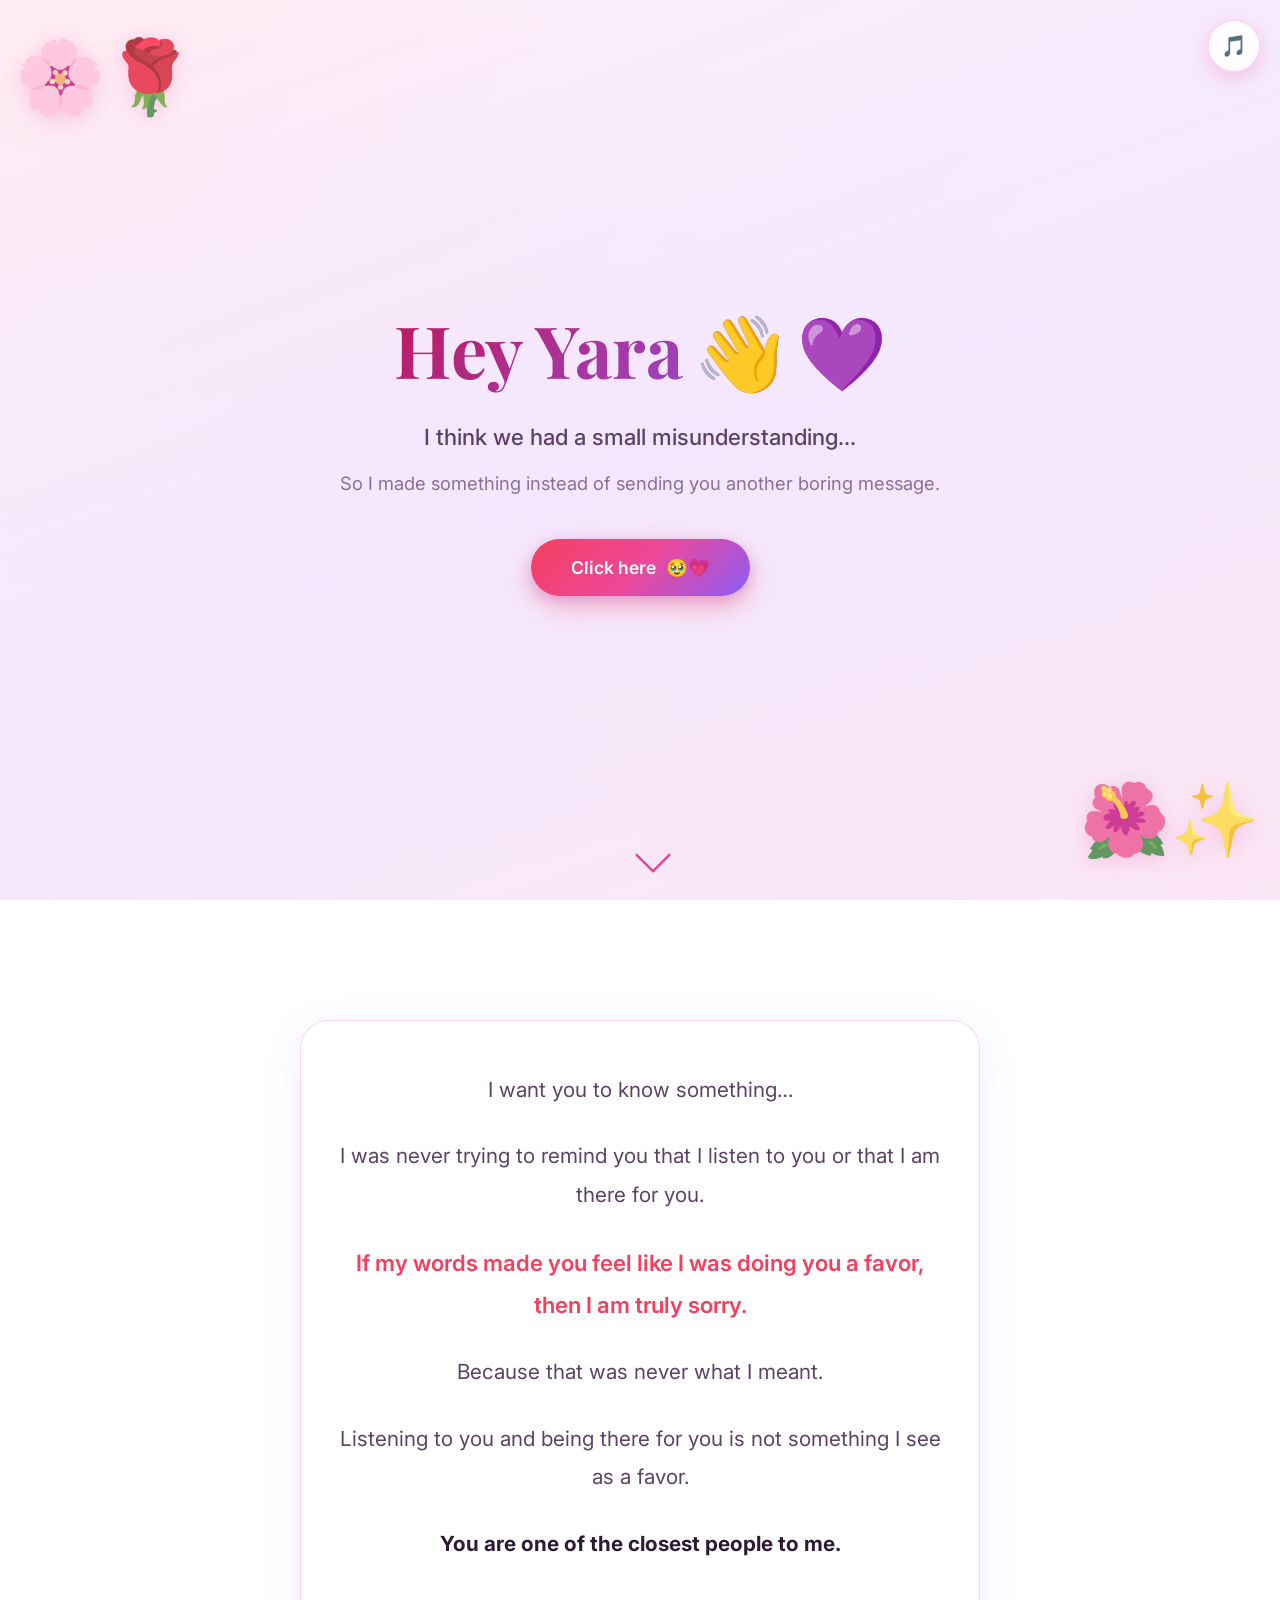
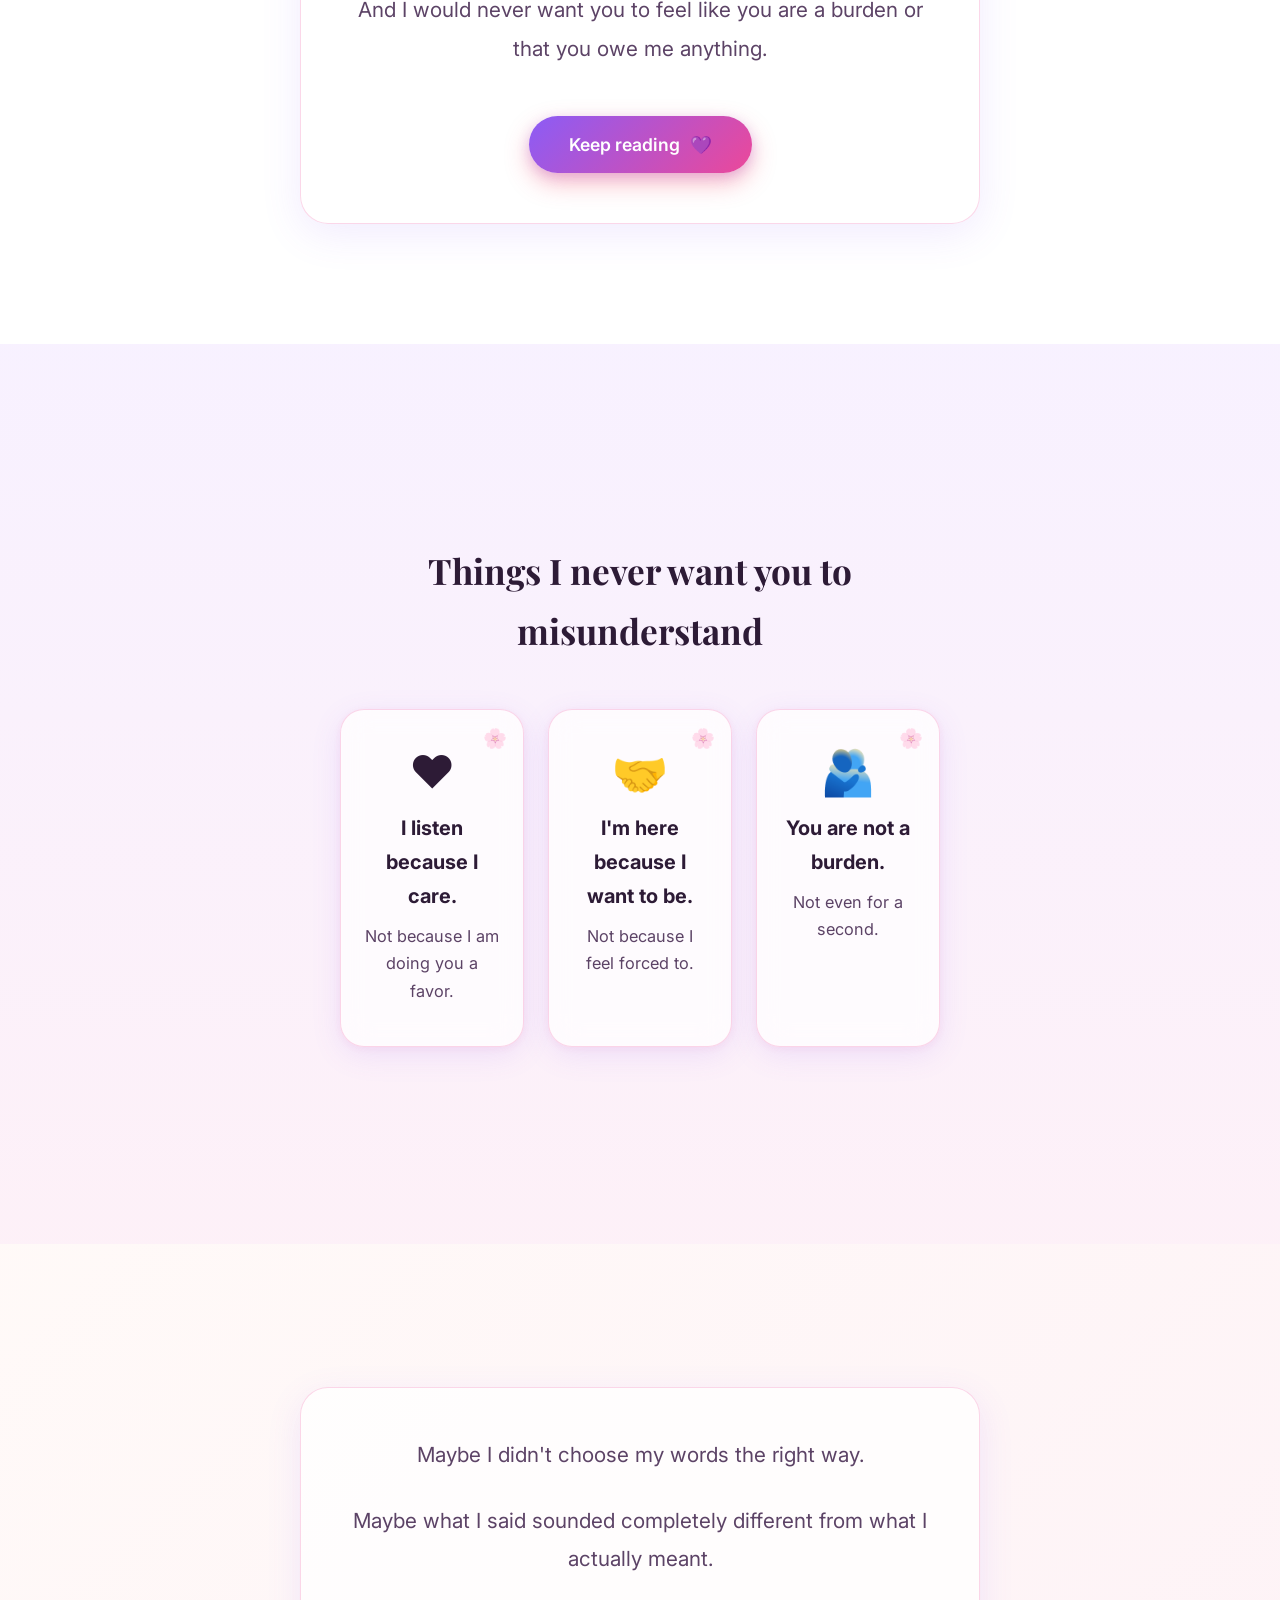
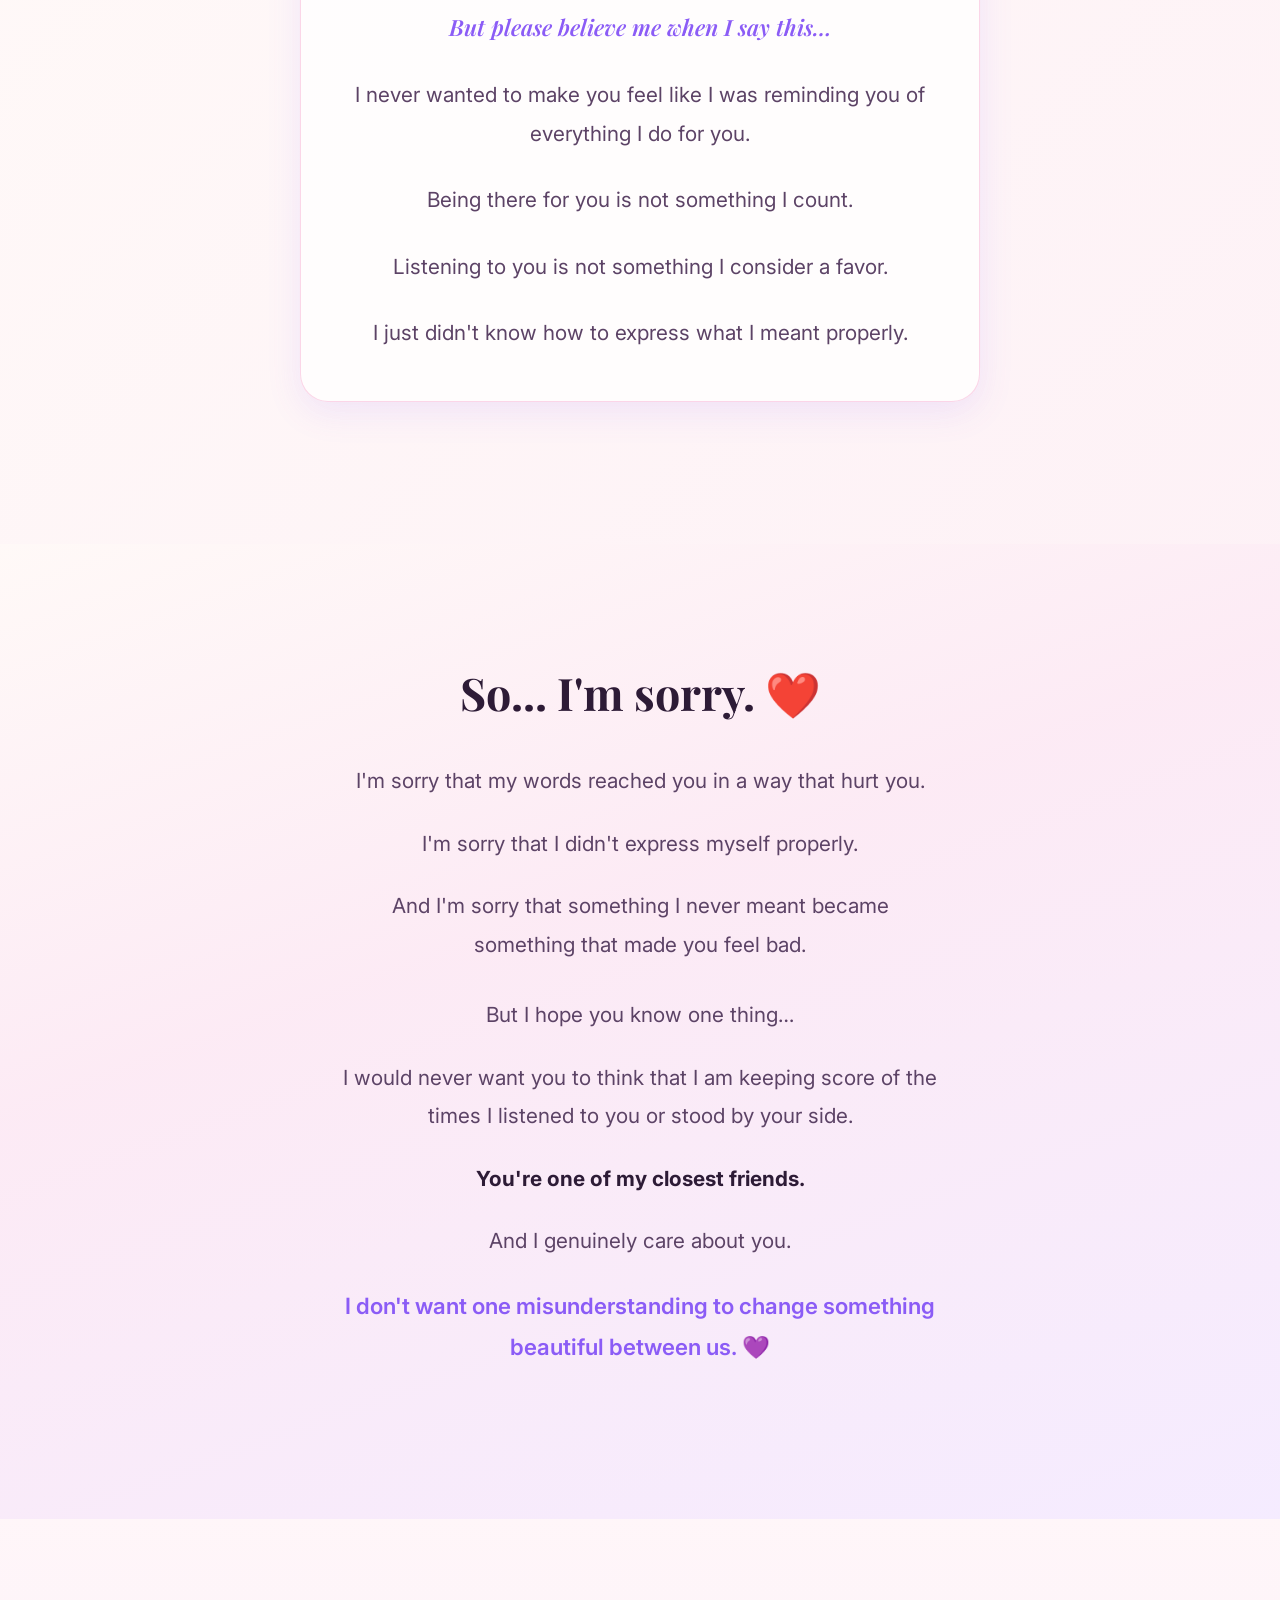
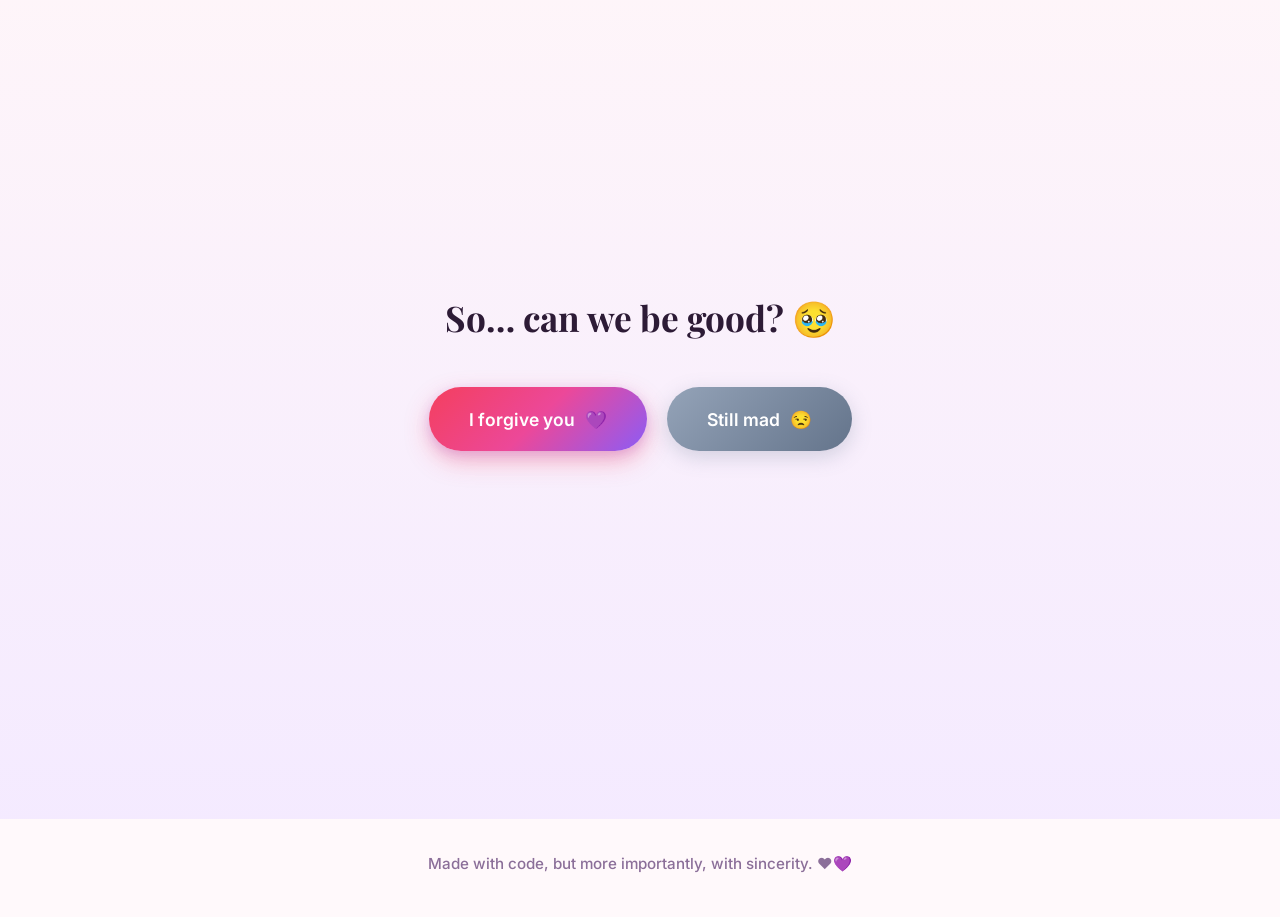
==== commit 200eca13: "Fix background audio autoplay and sync UI button state" ====
--- a/apology-website/index.html
+++ b/apology-website/index.html
@@ -12,13 +12,13 @@
 </head>
 <body>
 
-  <!-- Floating Music Button -->
-  <button id="music-btn" class="music-btn playing" aria-label="Toggle Music">
+  <!-- Floating Music Button (تم تعديله لإزالة class 'playing' الافتراضي ليتزامن مع تشغيل الصوت) -->
+  <button id="music-btn" class="music-btn" aria-label="Toggle Music">
     <span class="music-icon">🎵</span>
   </button>
 
-  <!-- Audio Element (مسار ملف الصوت بداخل مجلد audio) -->
-  <audio id="bg-music" loop src="audio/music.mp3"></audio>
+  <!-- Audio Element (تم تحسينه وتجهيزه للتشغيل) -->
+  <audio id="bg-music" loop src="audio/Dave - Raindance (ft. Tems).mp3" preload="auto"></audio>
 
   <!-- Reading Progress Bar -->
   <div class="scroll-progress-bar" id="progressBar"></div>
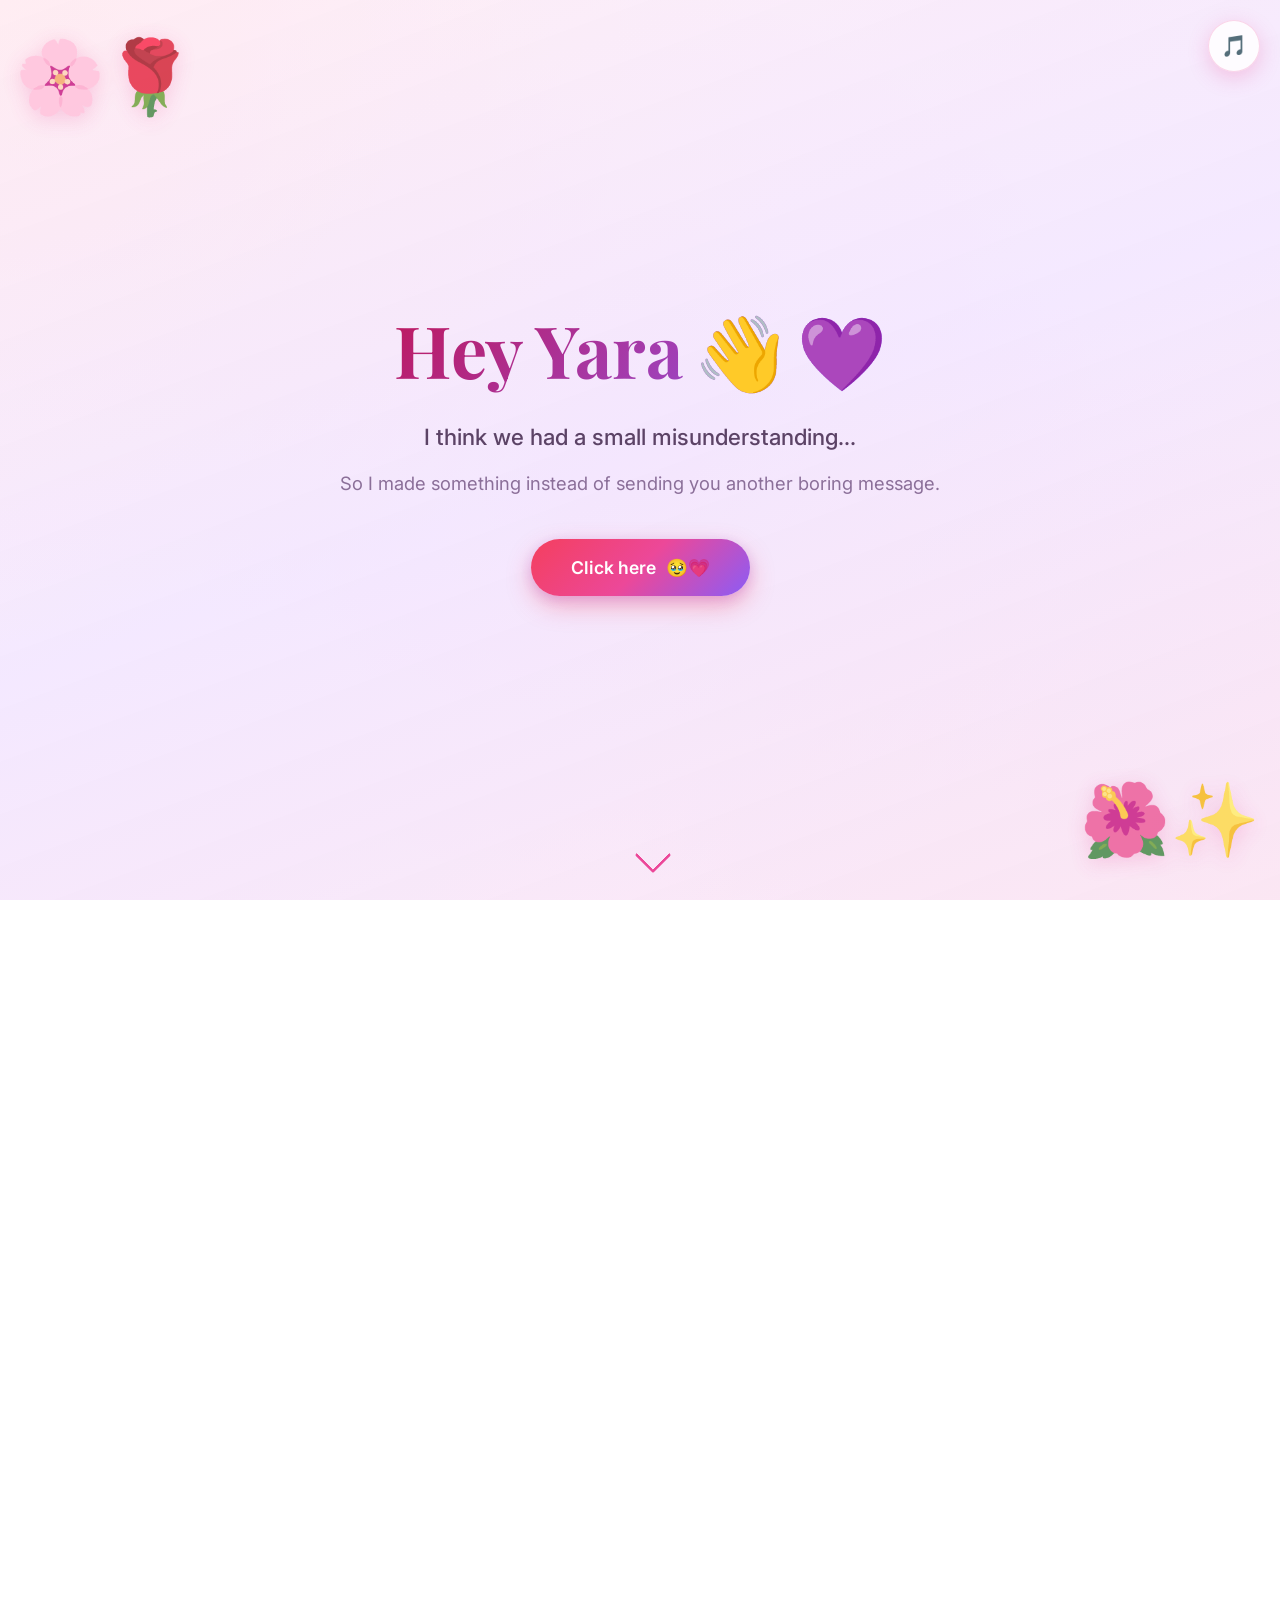
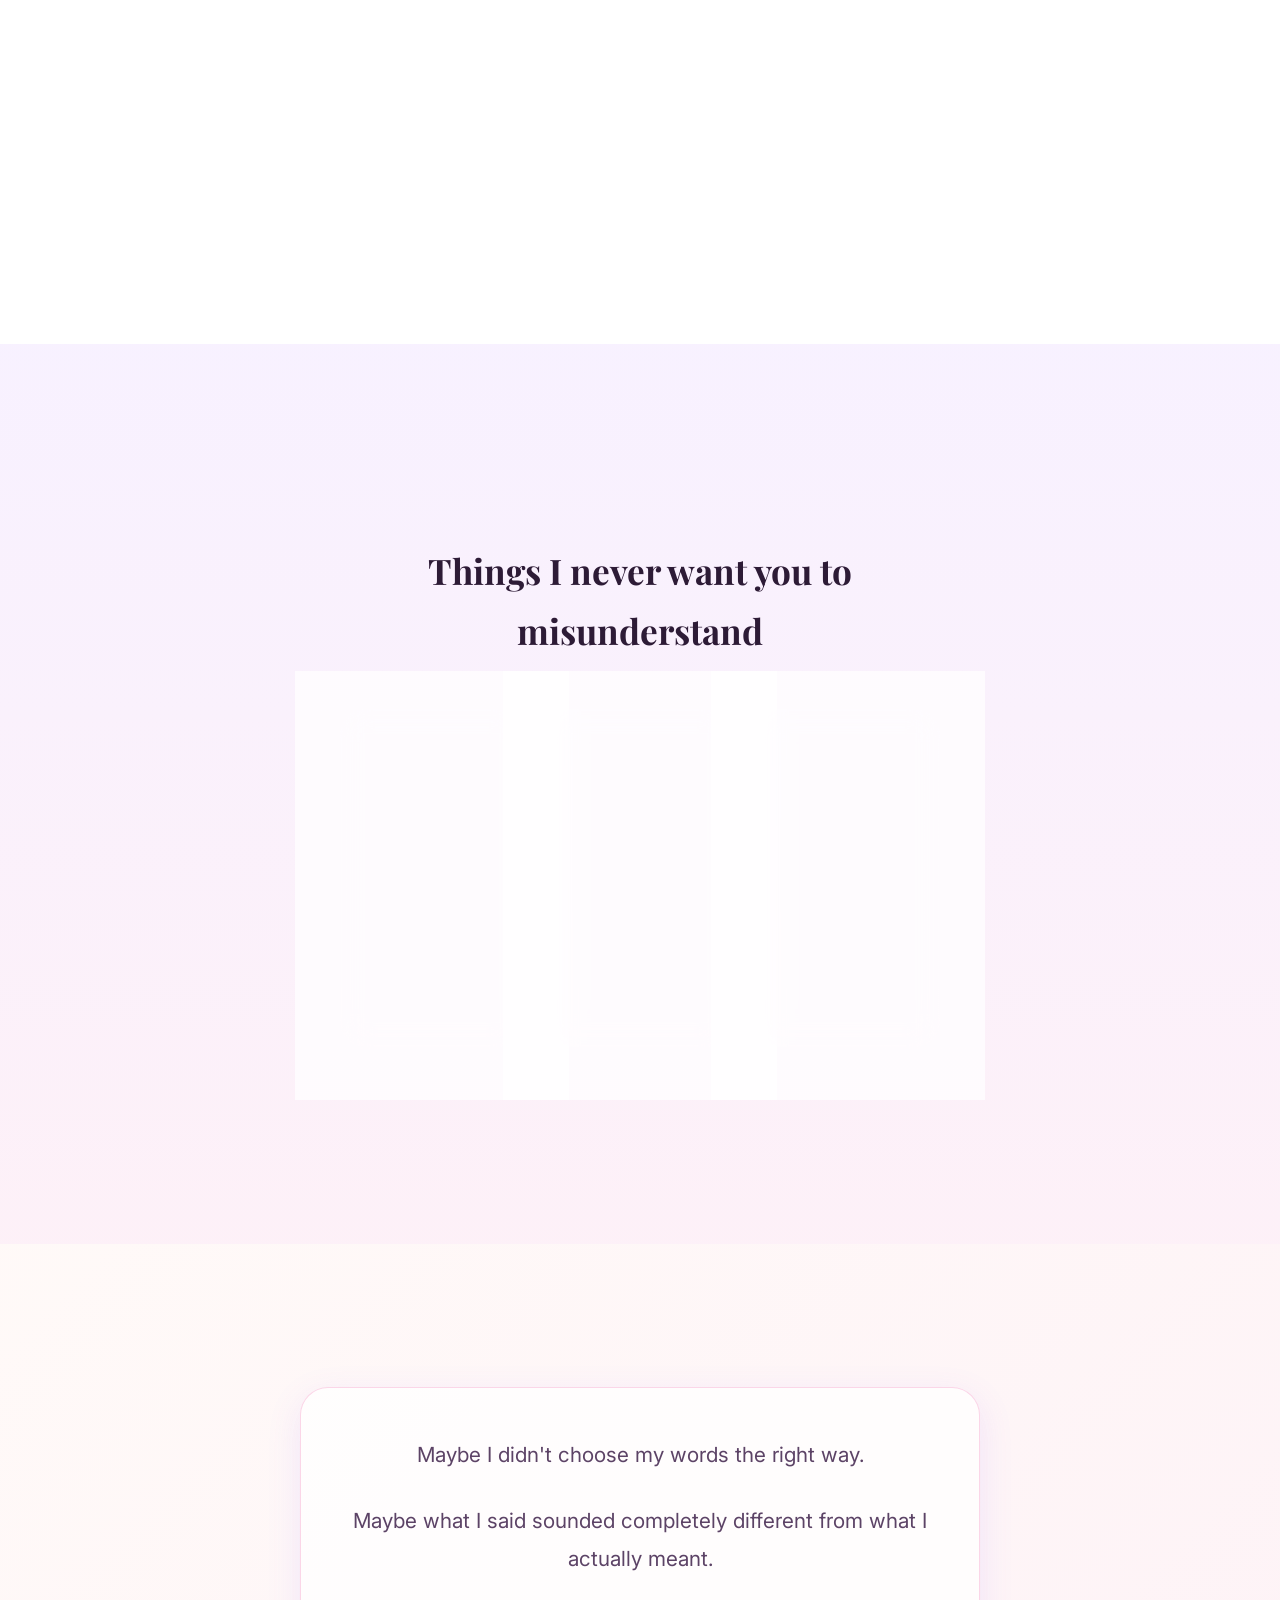
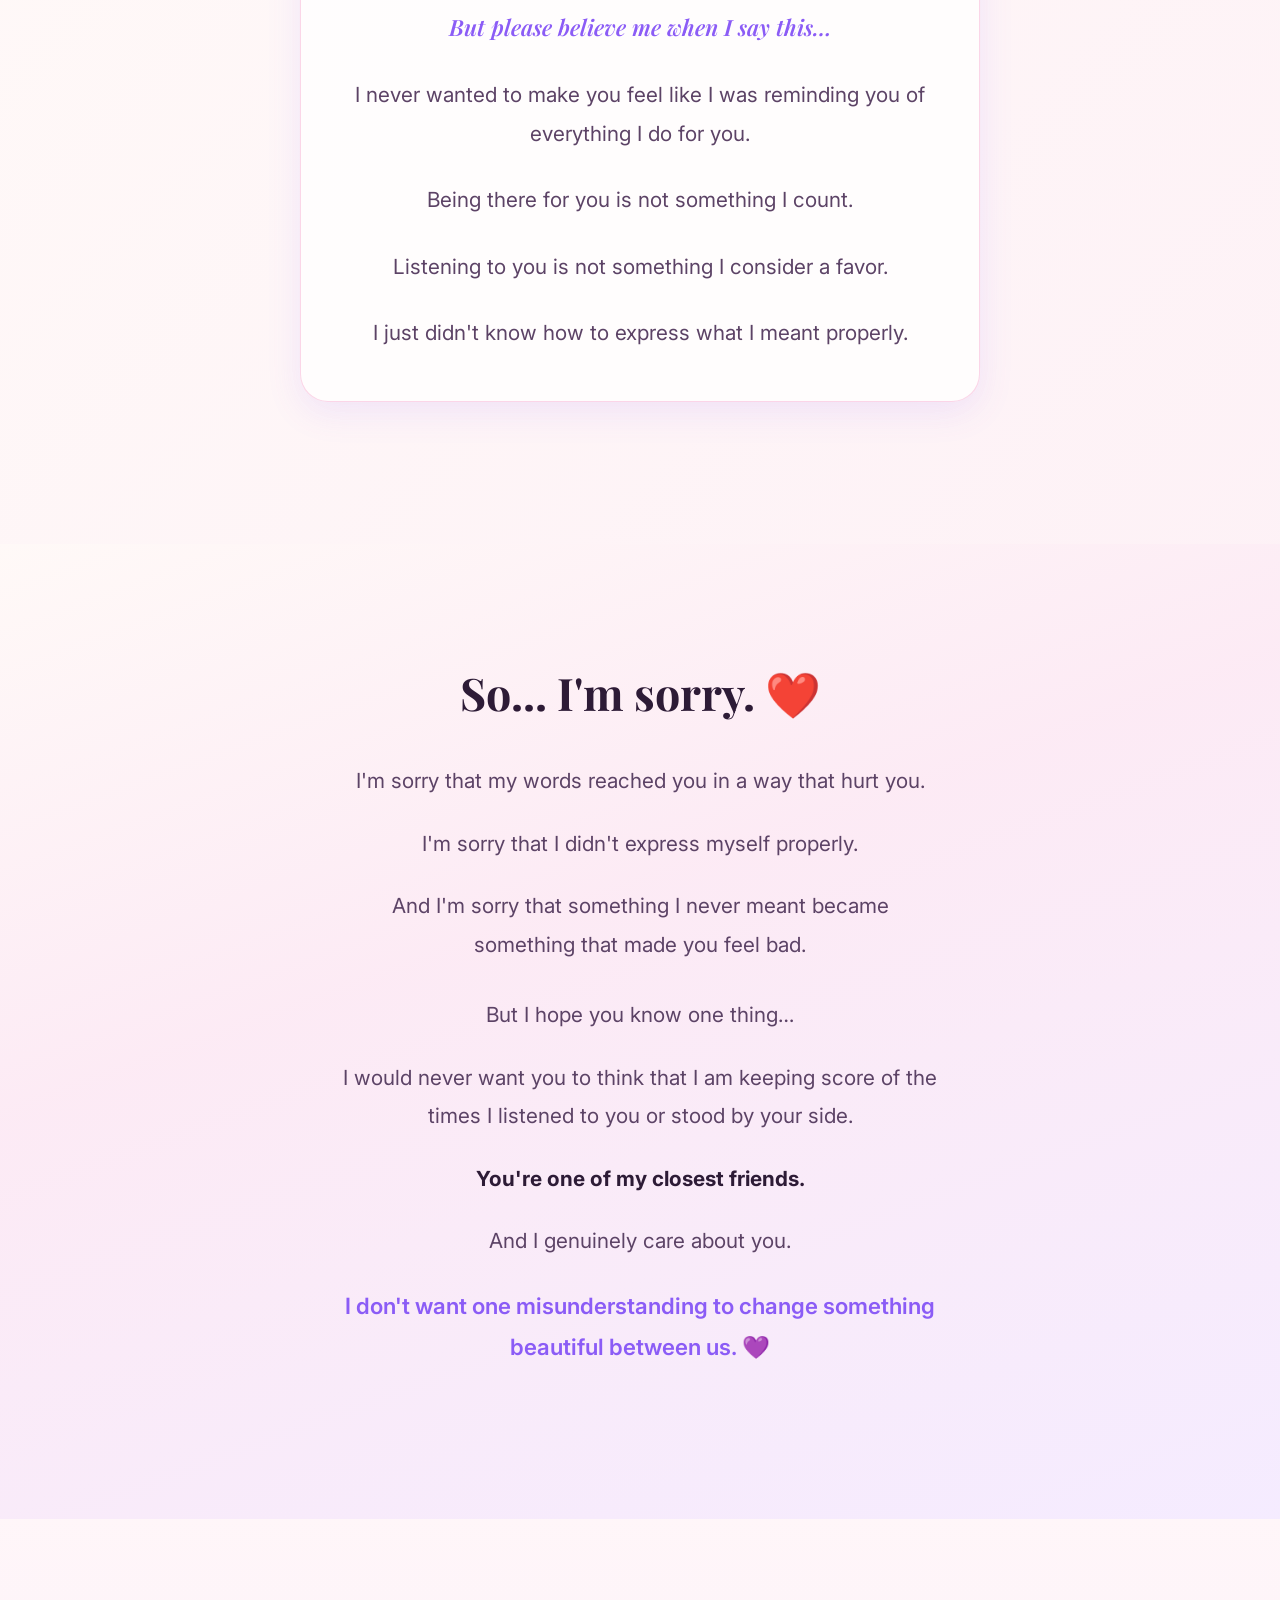
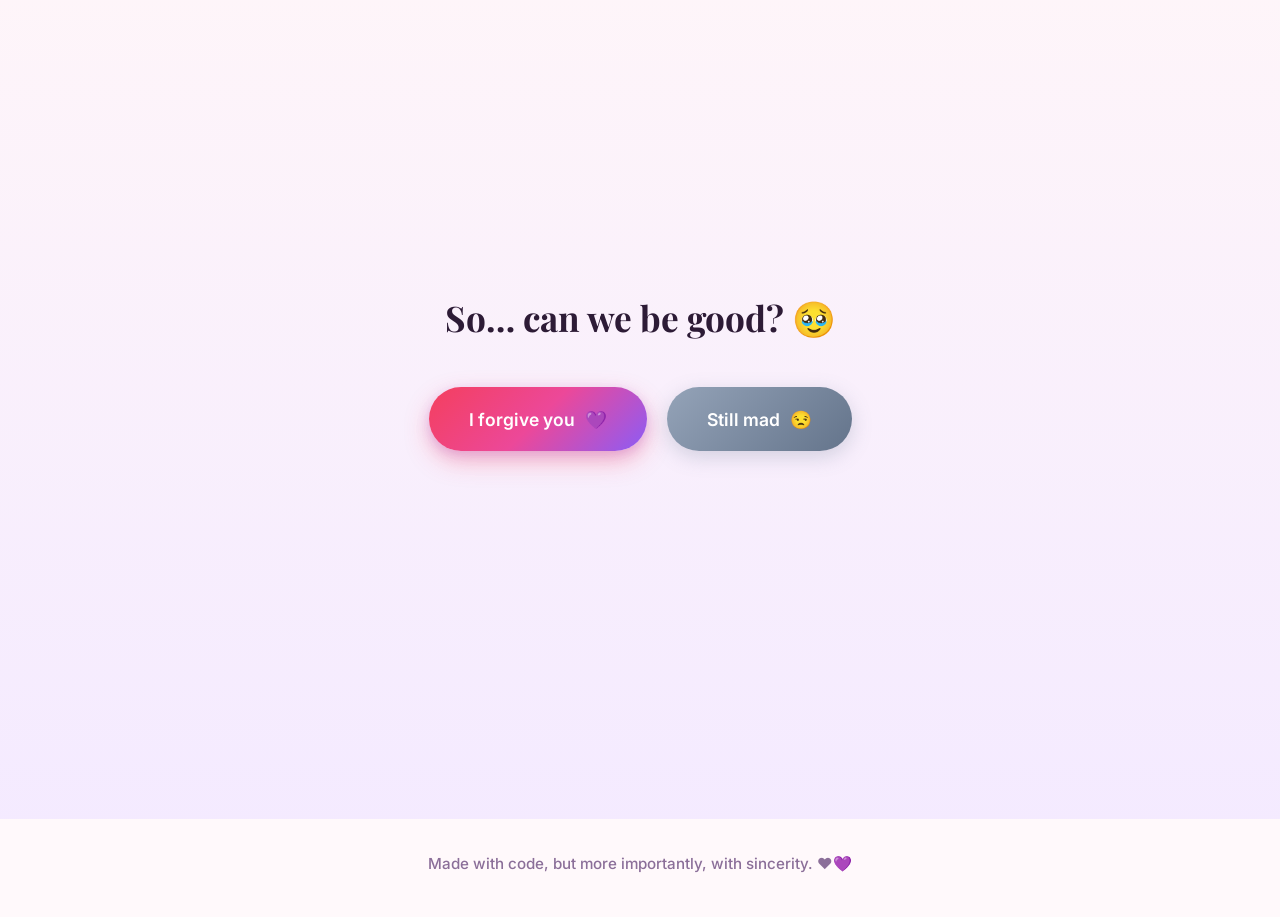
==== commit 41479ffe: "Fix relative audio path using dot notation" ====
--- a/apology-website/index.html
+++ b/apology-website/index.html
@@ -18,7 +18,7 @@
   </button>
 
   <!-- Audio Element (تم تحسينه وتجهيزه للتشغيل) -->
-  <audio id="bg-music" loop src="audio/Dave - Raindance (ft. Tems).mp3" preload="auto"></audio>
+ <audio id="bg-music" src="./audio/music.mp3" preload="auto" playsinline></audio>
 
   <!-- Reading Progress Bar -->
   <div class="scroll-progress-bar" id="progressBar"></div>
